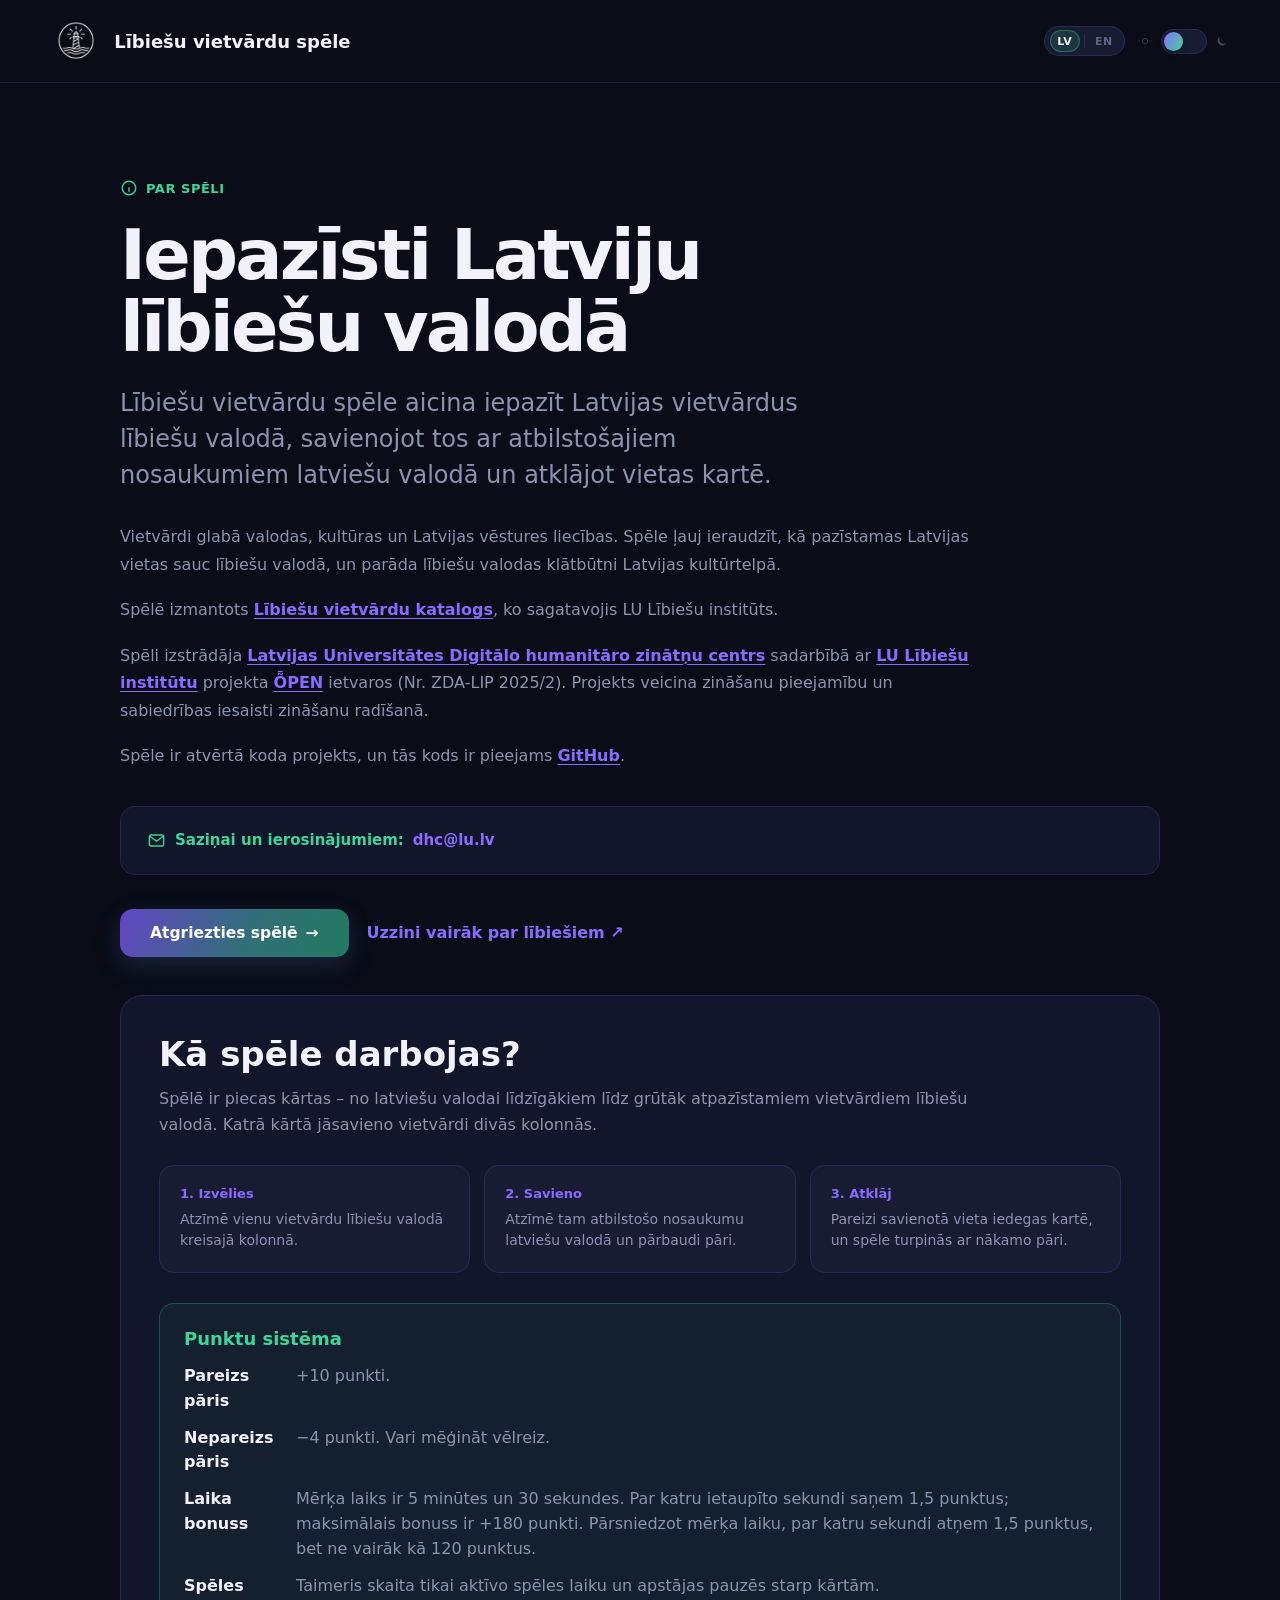
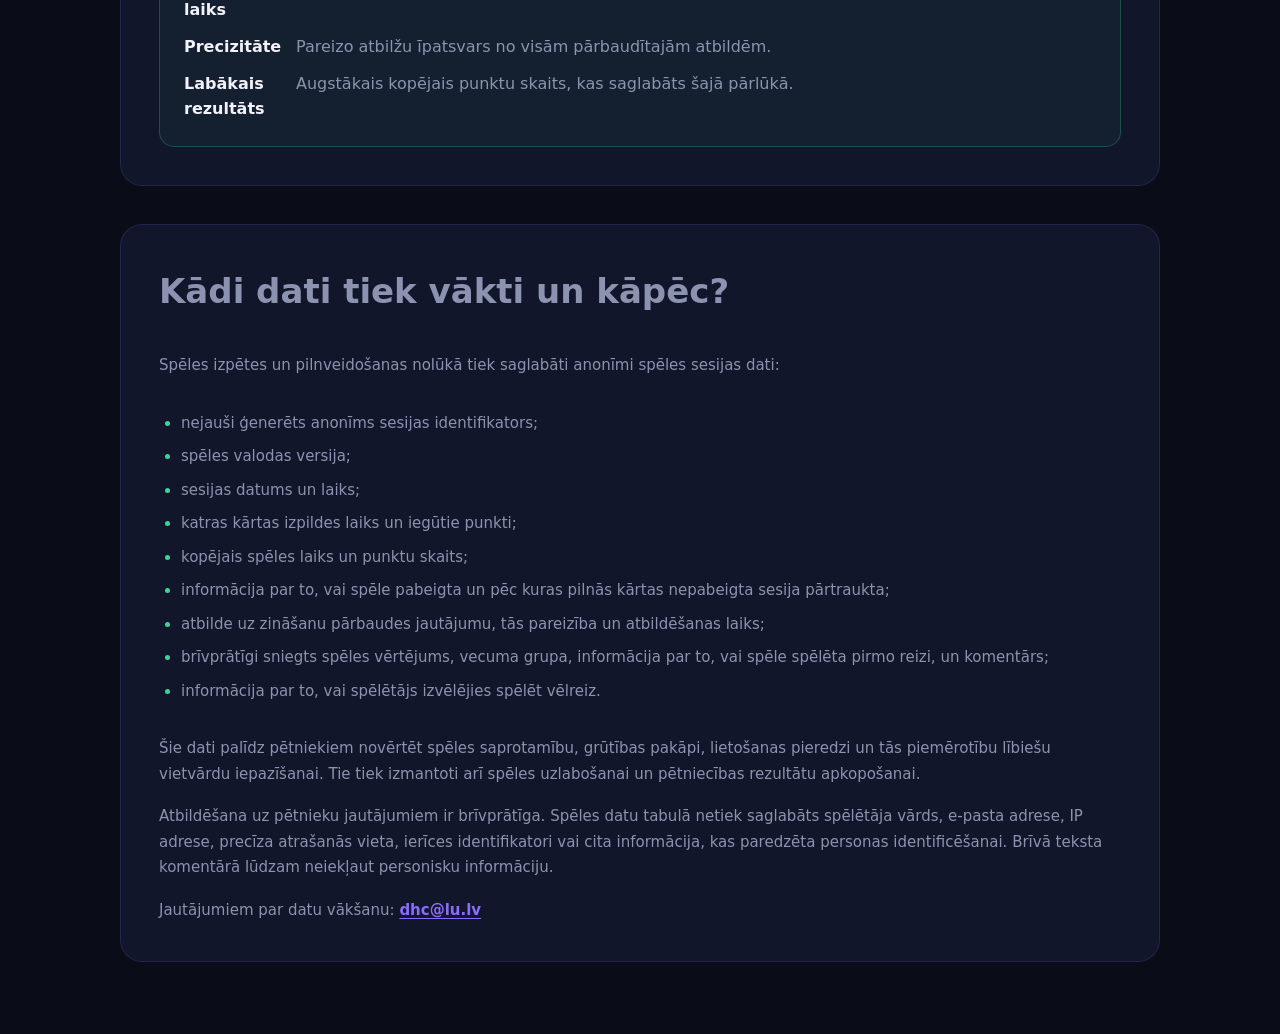
==== about.html @ 4ed25552 "Add files via upload" ====
<!doctype html>
<html lang="lv" data-theme="dark">
<head>
  <meta charset="utf-8">
  <meta name="viewport" content="width=device-width,initial-scale=1">
  <meta name="description" content="Par Lībiešu vietvārdu spēli un tās veidotājiem.">
  <title>Par šo spēli – Lībiešu vietvārdu spēle</title>
  <link rel="stylesheet" href="style.css">
  <style>
    .about-page{min-height:100vh;background:var(--bg);color:var(--ink)}
    .about-topbar{min-height:78px;padding:16px clamp(20px,4vw,56px);display:flex;align-items:center;justify-content:space-between;gap:20px;border-bottom:1px solid var(--border);background:var(--header)}
    .about-brand{display:flex;align-items:center;gap:13px;color:var(--ink);text-decoration:none;font-weight:800;font-size:18px}
    .about-brand-mark{width:50px;height:50px;display:grid;place-items:center;flex:0 0 auto}
    .about-brand-mark img{display:block;width:100%;height:100%;object-fit:contain}
    .about-brand-mark .logo-light{display:none}
    html[data-theme="light"] .about-brand-mark .logo-dark{display:none}
    html[data-theme="light"] .about-brand-mark .logo-light{display:block}
    .about-controls{display:flex;align-items:center;gap:12px}
    .about-main{width:min(1040px,calc(100% - 40px));margin:0 auto;padding:clamp(42px,8vw,96px) 0 72px;display:grid;gap:38px}
    .about-kicker{display:inline-flex;align-items:center;gap:8px;color:var(--green);font-weight:750;font-size:13px;letter-spacing:.04em;text-transform:uppercase}
    .about-title{font-size:clamp(40px,6vw,70px);line-height:1.03;letter-spacing:-.04em;margin:18px 0 22px;max-width:760px}
    .about-lead{font-size:clamp(18px,2.2vw,24px);line-height:1.5;color:var(--ink-muted);max-width:720px}
    .about-credit{margin-top:36px;padding:24px 26px;border:1px solid var(--border);border-radius:var(--radius-md);background:var(--panel);display:flex;align-items:center;gap:9px;flex-wrap:wrap;font-size:15px;font-weight:700;color:var(--green)}
    .about-credit svg{flex:0 0 auto}
    .about-credit a{color:var(--violet);font-size:15px;font-weight:700;text-decoration:none;transition:color .2s ease}
    .about-credit a:hover{color:var(--green);text-decoration:underline;text-underline-offset:3px}
    .about-copy{margin-top:30px;display:grid;gap:18px;color:var(--ink-muted);font-size:16px;line-height:1.72;max-width:850px}
    .about-copy a,.about-contact a{color:var(--violet);font-weight:650;text-underline-offset:3px}.about-copy a:hover,.about-contact a:hover{color:var(--green)}
    [data-copy-lang][hidden]{display:none}
    .about-side{padding:clamp(24px,4vw,38px);border:1px solid var(--border);border-radius:var(--radius-lg);background:var(--panel)}
    .about-side h2{font-size:clamp(24px,3vw,34px);margin-bottom:12px}
    .how-intro{color:var(--ink-muted);line-height:1.65;max-width:820px;margin-bottom:26px}
    .how-grid{display:grid;grid-template-columns:repeat(3,1fr);gap:14px;margin-bottom:30px}
    .how-step{padding:20px;border:1px solid var(--border);border-radius:var(--radius-md);background:var(--panel-2)}
    .how-step strong{display:block;color:var(--violet);font-size:13px;margin-bottom:8px}.how-step p{color:var(--ink-muted);line-height:1.55;font-size:14px}
    .score-box{padding:24px;border-radius:var(--radius-md);background:rgba(62,213,152,.055);border:1px solid rgba(62,213,152,.26)}
    .score-box h3{font-size:18px;margin-bottom:15px;color:var(--green)}
    .score-list{display:grid;gap:12px;list-style:none;margin:0;padding:0}.score-list li{display:grid;grid-template-columns:96px 1fr;gap:16px;color:var(--ink-muted);line-height:1.55}.score-list strong{color:var(--ink)}
    .data-section{padding:clamp(24px,4vw,38px);border:1px solid var(--border);border-radius:var(--radius-lg);background:var(--panel)}
    .data-section h2{font-size:clamp(24px,3vw,34px);margin-bottom:16px}
    .data-copy{display:grid;gap:17px;color:var(--ink-muted);font-size:15px;line-height:1.7}
    .data-copy ul{display:grid;gap:8px;padding-left:22px}
    .data-copy li::marker{color:var(--green)}
    .data-copy a{color:var(--violet);font-weight:650;text-underline-offset:3px}.data-copy a:hover{color:var(--green)}
    .about-contact{margin-top:24px;color:var(--ink-muted);line-height:1.6}
    .about-actions{display:flex;align-items:center;gap:18px;flex-wrap:wrap;margin-top:34px}
    .about-back{min-width:190px;background:linear-gradient(115deg,#6446c7 0%,#316f78 56%,#237a61 100%);color:#fff;box-shadow:0 10px 28px rgba(30,103,82,.18),0 8px 22px rgba(91,62,184,.18)}
    .about-back:hover{background:linear-gradient(115deg,#7253d2 0%,#377d82 56%,#288b6e 100%);filter:none;box-shadow:0 12px 32px rgba(30,133,99,.24),0 9px 26px rgba(105,75,204,.22)}
    .about-more{color:var(--violet);font-weight:700;text-decoration:none}
    .about-more:hover{color:var(--green)}
    @media(max-width:760px){.about-topbar{align-items:flex-start;flex-wrap:wrap}.about-controls{width:100%;justify-content:flex-end}.about-main{padding-top:42px}.about-title{font-size:42px}.about-side{padding:22px}.how-grid{grid-template-columns:1fr}.score-list li{grid-template-columns:1fr;gap:3px}}
    @media(max-width:430px){.about-brand{font-size:15px}.about-brand-mark{width:44px;height:44px}.about-main{width:min(100% - 28px,1040px)}}
  </style>
</head>
<body class="about-page">
<header class="about-topbar">
  <a class="about-brand" id="brand-back" href="index.html">
    <span class="about-brand-mark" aria-hidden="true">
      <img class="logo-dark" src="assets/logo-dark.png" alt="">
      <img class="logo-light" src="assets/logo-light.png" alt="">
    </span>
    <span data-lv="Lībiešu vietvārdu spēle" data-en="Livonian Place Name Game">Lībiešu vietvārdu spēle</span>
  </a>
  <div class="about-controls">
    <div class="lang-switch" role="group" aria-label="Valoda">
      <button type="button" class="lang-option" data-lang="lv">LV</button><span aria-hidden="true"></span><button type="button" class="lang-option" data-lang="en">EN</button>
    </div>
    <div class="theme-switch">
      <svg width="16" height="16" viewBox="0 0 24 24" fill="none" stroke="currentColor"><circle cx="12" cy="12" r="4"/><path d="M12 2v2M12 20v2M2 12h2M20 12h2"/></svg>
      <button class="sw" id="about-theme" type="button" aria-label="Mainīt krāsu režīmu"><span class="knob"></span></button>
      <svg width="14" height="14" viewBox="0 0 24 24" fill="currentColor"><path d="M20 14.7A8.1 8.1 0 1 1 9.4 4.1 6.6 6.6 0 0 0 20 14.7z"/></svg>
    </div>
  </div>
</header>
<main class="about-main">
  <section>
    <div class="about-kicker">
      <svg width="18" height="18" viewBox="0 0 24 24" fill="none" stroke="currentColor" stroke-width="1.8"><circle cx="12" cy="12" r="9"/><path d="M12 11v6M12 7.5v.5"/></svg>
      <span data-lv="Par spēli" data-en="About the game">Par spēli</span>
    </div>
    <h1 class="about-title" data-lv="Iepazīsti Latviju lībiešu valodā" data-en="Discover Latvia through Livonian">Iepazīsti Latviju lībiešu valodā</h1>
    <p class="about-lead" data-lv="Lībiešu vietvārdu spēle aicina iepazīt Latvijas vietvārdus lībiešu valodā, savienojot tos ar atbilstošajiem nosaukumiem latviešu valodā un atklājot vietas kartē." data-en="The Livonian Place Name Game invites you to discover Latvia’s place names in Livonian by matching them with their corresponding Latvian names and revealing the places on the map.">Lībiešu vietvārdu spēle aicina iepazīt Latvijas vietvārdus lībiešu valodā, savienojot tos ar atbilstošajiem nosaukumiem latviešu valodā un atklājot vietas kartē.</p>
    <div class="about-copy" data-copy-lang="lv">
      <p>Vietvārdi glabā valodas, kultūras un Latvijas vēstures liecības. Spēle ļauj ieraudzīt, kā pazīstamas Latvijas vietas sauc lībiešu valodā, un parāda lībiešu valodas klātbūtni Latvijas kultūrtelpā.</p>
      <p>Spēlē izmantots <a href="https://www.livonian.lv/wp-content/uploads/2024/01/VV_Katalogs.pdf" target="_blank" rel="noopener">Lībiešu vietvārdu katalogs</a>, ko sagatavojis LU Lībiešu institūts.</p>
      <p>Spēli izstrādāja <a href="https://ul-dhc.github.io" target="_blank" rel="noopener">Latvijas Universitātes Digitālo humanitāro zinātņu centrs</a> sadarbībā ar <a href="https://www.livonian.lv" target="_blank" rel="noopener">LU Lībiešu institūtu</a> projekta <a href="https://www.hzf.lu.lv/petnieciba/projekti/open/" target="_blank" rel="noopener">ȬPEN</a> ietvaros (Nr. ZDA-LIP 2025/2). Projekts veicina zināšanu pieejamību un sabiedrības iesaisti zināšanu radīšanā.</p>
      <p>Spēle ir atvērtā koda projekts, un tās kods ir pieejams <a href="https://github.com/ul-dhc" target="_blank" rel="noopener">GitHub</a>.</p>
    </div>
    <div class="about-copy" data-copy-lang="en" hidden>
      <p>Place names preserve traces of language, culture and Latvia’s history. The game shows how familiar places in Latvia are named in Livonian and makes the presence of Livonian visible in Latvia’s cultural landscape.</p>
      <p>The game uses the <a href="https://www.livonian.lv/wp-content/uploads/2024/01/VV_Katalogs.pdf" target="_blank" rel="noopener">Catalogue of Livonian Place Names</a>, prepared by the University of Latvia Livonian Institute.</p>
      <p>The game was developed by the <a href="https://ul-dhc.github.io" target="_blank" rel="noopener">University of Latvia Digital Humanities Centre</a> in collaboration with the <a href="https://www.livonian.lv" target="_blank" rel="noopener">University of Latvia Livonian Institute</a> as part of the <a href="https://www.hzf.lu.lv/petnieciba/projekti/open/" target="_blank" rel="noopener">ȬPEN</a> project (No. ZDA-LIP 2025/2). The project promotes access to knowledge and public participation in knowledge creation.</p>
      <p>The game is an open-source project, and its code is available on <a href="https://github.com/ul-dhc" target="_blank" rel="noopener">GitHub</a>.</p>
    </div>
    <div class="about-credit">
      <svg width="19" height="19" viewBox="0 0 24 24" fill="none" stroke="currentColor" stroke-width="1.8" stroke-linecap="round" stroke-linejoin="round" aria-hidden="true"><rect x="3" y="5" width="18" height="14" rx="2"/><path d="m4 7 8 6 8-6"/></svg>
      <span data-lv="Saziņai un ierosinājumiem:" data-en="Contact and suggestions:">Saziņai un ierosinājumiem:</span>
      <a href="mailto:dhc@lu.lv">dhc@lu.lv</a>
    </div>
    <div class="about-actions">
      <a class="btn btn-primary btn-large about-back" id="game-back" href="index.html"><span data-lv="Atgriezties spēlē" data-en="Back to the game">Atgriezties spēlē</span> <span aria-hidden="true">→</span></a>
      <a class="about-more" href="https://livones.net" target="_blank" rel="noopener"><span data-lv="Uzzini vairāk par lībiešiem" data-en="Learn more about the Livonians">Uzzini vairāk par lībiešiem</span> <span aria-hidden="true">↗</span></a>
    </div>
  </section>
  <section class="about-side">
    <h2 data-lv="Kā spēle darbojas?" data-en="How does the game work?">Kā spēle darbojas?</h2>
    <p class="how-intro" data-lv="Spēlē ir piecas kārtas – no latviešu valodai līdzīgākiem līdz grūtāk atpazīstamiem vietvārdiem lībiešu valodā. Katrā kārtā jāsavieno vietvārdi divās kolonnās." data-en="The game has five rounds, progressing from Livonian place names that resemble Latvian to names that are harder to recognise. In each round, match place names in two columns.">Spēlē ir piecas kārtas – no latviešu valodai līdzīgākiem līdz grūtāk atpazīstamiem vietvārdiem lībiešu valodā. Katrā kārtā jāsavieno vietvārdi divās kolonnās.</p>
    <div class="how-grid">
      <article class="how-step"><strong data-lv="1. Izvēlies" data-en="1. Choose">1. Izvēlies</strong><p data-lv="Atzīmē vienu vietvārdu lībiešu valodā kreisajā kolonnā." data-en="Select one Livonian place name in the left column.">Atzīmē vienu vietvārdu lībiešu valodā kreisajā kolonnā.</p></article>
      <article class="how-step"><strong data-lv="2. Savieno" data-en="2. Match">2. Savieno</strong><p data-lv="Atzīmē tam atbilstošo nosaukumu latviešu valodā un pārbaudi pāri." data-en="Select the corresponding Latvian name and check the pair.">Atzīmē tam atbilstošo nosaukumu latviešu valodā un pārbaudi pāri.</p></article>
      <article class="how-step"><strong data-lv="3. Atklāj" data-en="3. Reveal">3. Atklāj</strong><p data-lv="Pareizi savienotā vieta iedegas kartē, un spēle turpinās ar nākamo pāri." data-en="A correctly matched place lights up on the map, and the game continues with the next pair.">Pareizi savienotā vieta iedegas kartē, un spēle turpinās ar nākamo pāri.</p></article>
    </div>
    <div class="score-box">
      <h3 data-lv="Punktu sistēma" data-en="Scoring">Punktu sistēma</h3>
      <ul class="score-list">
        <li><strong data-lv="Pareizs pāris" data-en="Correct pair">Pareizs pāris</strong><span data-lv="+10 punkti." data-en="+10 points.">+10 punkti.</span></li>
        <li><strong data-lv="Nepareizs pāris" data-en="Incorrect pair">Nepareizs pāris</strong><span data-lv="−4 punkti. Vari mēģināt vēlreiz." data-en="−4 points. You can try again.">−4 punkti. Vari mēģināt vēlreiz.</span></li>
        <li><strong data-lv="Laika bonuss" data-en="Time bonus">Laika bonuss</strong><span data-lv="Mērķa laiks ir 5 minūtes un 30 sekundes. Par katru ietaupīto sekundi saņem 1,5 punktus; maksimālais bonuss ir +180 punkti. Pārsniedzot mērķa laiku, par katru sekundi atņem 1,5 punktus, bet ne vairāk kā 120 punktus." data-en="The target time is 5 minutes 30 seconds. Each second saved earns 1.5 points, up to a maximum bonus of +180. Beyond the target time, 1.5 points are deducted per second, up to a maximum deduction of 120 points.">Mērķa laiks ir 5 minūtes un 30 sekundes. Par katru ietaupīto sekundi saņem 1,5 punktus; maksimālais bonuss ir +180 punkti. Pārsniedzot mērķa laiku, par katru sekundi atņem 1,5 punktus, bet ne vairāk kā 120 punktus.</span></li>
        <li><strong data-lv="Spēles laiks" data-en="Game time">Spēles laiks</strong><span data-lv="Taimeris skaita tikai aktīvo spēles laiku un apstājas pauzēs starp kārtām." data-en="The timer counts only active play and pauses between rounds.">Taimeris skaita tikai aktīvo spēles laiku un apstājas pauzēs starp kārtām.</span></li>
        <li><strong data-lv="Precizitāte" data-en="Accuracy">Precizitāte</strong><span data-lv="Pareizo atbilžu īpatsvars no visām pārbaudītajām atbildēm." data-en="The share of correct answers among all checked answers.">Pareizo atbilžu īpatsvars no visām pārbaudītajām atbildēm.</span></li>
        <li><strong data-lv="Labākais rezultāts" data-en="Best score">Labākais rezultāts</strong><span data-lv="Augstākais kopējais punktu skaits, kas saglabāts šajā pārlūkā." data-en="The highest total score saved in this browser.">Augstākais kopējais punktu skaits, kas saglabāts šajā pārlūkā.</span></li>
      </ul>
    </div>
  </section>
  <section class="data-section">
    <div class="data-copy" data-copy-lang="lv">
      <h2>Kādi dati tiek vākti un kāpēc?</h2>
      <p>Spēles izpētes un pilnveidošanas nolūkā tiek saglabāti anonīmi spēles sesijas dati:</p>
      <ul>
        <li>nejauši ģenerēts anonīms sesijas identifikators;</li>
        <li>spēles valodas versija;</li>
        <li>sesijas datums un laiks;</li>
        <li>katras kārtas izpildes laiks un iegūtie punkti;</li>
        <li>kopējais spēles laiks un punktu skaits;</li>
        <li>informācija par to, vai spēle pabeigta un pēc kuras pilnās kārtas nepabeigta sesija pārtraukta;</li>
        <li>atbilde uz zināšanu pārbaudes jautājumu, tās pareizība un atbildēšanas laiks;</li>
        <li>brīvprātīgi sniegts spēles vērtējums, vecuma grupa, informācija par to, vai spēle spēlēta pirmo reizi, un komentārs;</li>
        <li>informācija par to, vai spēlētājs izvēlējies spēlēt vēlreiz.</li>
      </ul>
      <p>Šie dati palīdz pētniekiem novērtēt spēles saprotamību, grūtības pakāpi, lietošanas pieredzi un tās piemērotību lībiešu vietvārdu iepazīšanai. Tie tiek izmantoti arī spēles uzlabošanai un pētniecības rezultātu apkopošanai.</p>
      <p>Atbildēšana uz pētnieku jautājumiem ir brīvprātīga. Spēles datu tabulā netiek saglabāts spēlētāja vārds, e-pasta adrese, IP adrese, precīza atrašanās vieta, ierīces identifikatori vai cita informācija, kas paredzēta personas identificēšanai. Brīvā teksta komentārā lūdzam neiekļaut personisku informāciju.</p>
      <p>Jautājumiem par datu vākšanu: <a href="mailto:dhc@lu.lv">dhc@lu.lv</a></p>
    </div>
    <div class="data-copy" data-copy-lang="en" hidden>
      <h2>What data is collected and why?</h2>
      <p>Anonymous game-session data is stored for research and game-improvement purposes:</p>
      <ul>
        <li>a randomly generated anonymous session identifier;</li>
        <li>the language version of the game;</li>
        <li>the date and time of the session;</li>
        <li>the completion time and points earned in each round;</li>
        <li>total game time and total score;</li>
        <li>whether the game was completed and after which completed round an unfinished session ended;</li>
        <li>the response to the knowledge question, whether it was correct and the response time;</li>
        <li>a voluntarily provided game rating, age group, whether the player was playing for the first time and an optional comment;</li>
        <li>whether the player chose to play again.</li>
      </ul>
      <p>These data help researchers evaluate the game’s clarity, level of difficulty, user experience and suitability for learning about Livonian place names. They are also used to improve the game and compile research results.</p>
      <p>Answering the researchers’ questions is voluntary. The game data sheet does not store the player’s name, email address, IP address, precise location, device identifiers or other information intended to identify the player. Please do not include personal information in the optional free-text comment.</p>
      <p>Questions about data collection: <a href="mailto:dhc@lu.lv">dhc@lu.lv</a></p>
    </div>
  </section>
</main>
<script>
(() => {
  const LS_THEME = "liv-game-theme";
  const isEn = () => location.hash.toLowerCase() === "#en";
  function applyLanguage() {
    const en = isEn();
    document.documentElement.lang = en ? "en" : "lv";
    document.title = en ? "About this game – Livonian Place Name Game" : "Par šo spēli – Lībiešu vietvārdu spēle";
    document.querySelectorAll("[data-lv][data-en]").forEach(el => { el.textContent = el.dataset[en ? "en" : "lv"]; });
    document.querySelectorAll("[data-copy-lang]").forEach(el => { el.hidden = el.dataset.copyLang !== (en ? "en" : "lv"); });
    document.querySelectorAll(".lang-option").forEach(button => {
      const active = button.dataset.lang === (en ? "en" : "lv");
      button.classList.toggle("active", active);
      button.setAttribute("aria-pressed", String(active));
    });
    const suffix = en ? "#en" : "";
    document.querySelectorAll("#game-back,#brand-back").forEach(link => { link.href = "index.html" + suffix; });
  }
  document.querySelectorAll(".lang-option").forEach(button => button.addEventListener("click", () => {
    if (button.dataset.lang === "en") location.hash = "en";
    else location.href = location.href.split("#")[0];
  }));
  const theme = localStorage.getItem(LS_THEME) || "dark";
  document.documentElement.dataset.theme = theme;
  document.querySelector("#about-theme").addEventListener("click", () => {
    const next = document.documentElement.dataset.theme === "dark" ? "light" : "dark";
    document.documentElement.dataset.theme = next;
    localStorage.setItem(LS_THEME, next);
  });
  window.addEventListener("hashchange", applyLanguage);
  applyLanguage();
})();
</script>
</body>
</html>
---- style.css ----
:root{
  --bg:#0A0D18;
  --bg-2:#0D1120;
  --panel:#12162A;
  --panel-2:#171C33;
  --panel-glass: rgba(18,22,42,0.72);
  --border: rgba(139,110,255,0.16);
  --border-strong: rgba(139,110,255,0.45);
  --ink:#F3F1FA;
  --ink-muted:#8B93B0;
  --ink-dim:#5C6484;

  --violet:#8B6BFF;
  --violet-2:#6D5CE8;
  --blue:#3ED598;
  --green:#3ED598;
  --red:#F2665B;
  --gold:#F5B942;
  --flame:#FB7C43;

  --shadow: 0 24px 70px rgba(0,0,0,0.5);
  --glow-violet: 0 0 22px rgba(139,107,255,0.5);
  --radius-lg: 22px;
  --radius-md: 15px;
  --radius-sm: 10px;

  --font-display:'Manrope', 'Inter', system-ui, sans-serif;
  --font-body:'Inter', system-ui, -apple-system, sans-serif;
}

html[data-theme="light"]{
  --bg:#F3F4FB;
  --bg-2:#EDEFFA;
  --panel:#FFFFFF;
  --panel-2:#F3F1FC;
  --panel-glass: rgba(255,255,255,0.82);
  --border: rgba(109,92,232,0.16);
  --border-strong: rgba(109,92,232,0.4);
  --ink:#171A2E;
  --ink-muted:#666F8F;
  --ink-dim:#9098B5;

  --violet:#7C5CE0;
  --violet-2:#6249C9;
  --blue:#1F9E6E;
  --green:#1F9E6E;
  --red:#D1453B;
  --gold:#B8811E;
  --flame:#E06430;

  --shadow: 0 16px 44px rgba(70,60,140,0.14);
  --glow-violet: 0 0 18px rgba(124,92,224,0.28);
}

*{ box-sizing:border-box; }
html,body{ height:100%; }
body{
  margin:0;
  background:var(--bg);
  color:var(--ink);
  font-family:var(--font-body);
  -webkit-font-smoothing:antialiased;
  overflow-x:hidden;
  transition:background .35s ease, color .35s ease;
}
h1,h2,h3{ font-family:var(--font-display); margin:0; }
p{ margin:0; }
button{ font-family:inherit; }
a{ color:inherit; }
.hidden{ display:none !important; }
svg{ display:block; }


.btn{
  font-family:var(--font-body);
  font-weight:700;
  font-size:14.5px;
  border:none;
  border-radius:13px;
  padding:13px 22px;
  cursor:pointer;
  transition:transform .15s ease, box-shadow .2s ease, opacity .15s ease, filter .15s ease;
  display:inline-flex;
  align-items:center;
  justify-content:center;
  gap:8px;
  text-decoration:none;
}
.btn:active{ transform:scale(0.97); }
.btn:disabled{ opacity:.4; cursor:not-allowed; }
.btn-primary{
  background:linear-gradient(120deg, #5939B8 0%, #1D6953 100%);
  color:#fff;
  box-shadow:0 12px 28px -12px rgba(62,213,152,.28), 0 8px 22px -12px rgba(139,107,255,.46);
}
.btn-primary:not(:disabled):hover{ filter:brightness(1.14); }
#btn-start,
#btn-next-round,
#btn-replay{
  background:linear-gradient(120deg, #5939B8 0%, #1D6953 100%);
  box-shadow:0 12px 28px -12px rgba(62,213,152,.28), 0 8px 22px -12px rgba(139,107,255,.46);
}
#btn-start:not(:disabled):hover,
#btn-next-round:not(:disabled):hover,
#btn-replay:not(:disabled):hover{ filter:brightness(1.14); }
.btn-large{ padding:15px 30px; font-size:15.5px; }
.btn-block{ width:100%; }
.btn-ghost{
  background:var(--panel-2);
  color:var(--ink);
  border:1px solid var(--border);
}
.btn-ghost:hover{ border-color:var(--border-strong); }

.icon-btn{
  width:38px; height:38px; border-radius:11px;
  border:1px solid var(--border);
  background:var(--panel-2);
  color:var(--ink-muted);
  display:flex; align-items:center; justify-content:center;
  cursor:pointer;
  transition:color .15s ease, border-color .15s ease, transform .15s ease, background .15s ease;
  flex-shrink:0;
}
.icon-btn:hover{ color:var(--violet); border-color:var(--border-strong); }
.icon-btn:active{ transform:scale(0.92); }


.theme-switch{
  display:flex; align-items:center; gap:8px;
  color:var(--ink-dim);
  flex-shrink:0;
}
.theme-switch .sw{
  width:46px; height:25px; border-radius:99px;
  background:var(--panel-2);
  border:1px solid var(--border);
  position:relative;
  cursor:pointer;
  flex-shrink:0;
}
.theme-switch .sw .knob{
  position:absolute; top:2px; left:2px;
  width:19px; height:19px; border-radius:50%;
  background:linear-gradient(120deg, var(--violet), var(--blue));
  transition:left .2s ease;
  box-shadow:0 2px 6px rgba(0,0,0,.3);
}
html[data-theme="light"] .theme-switch .sw .knob{ left:23px; }
.theme-switch svg{ opacity:.7; }

.header-settings{
  display:flex; align-items:center; gap:14px; flex-shrink:0;
}
.about-icon-link{
  width:32px; height:32px; border:1px solid var(--border); border-radius:50%;
  display:inline-flex; align-items:center; justify-content:center; flex:0 0 auto;
  color:var(--ink-muted); background:var(--panel-2); text-decoration:none;
  transition:color .2s ease, border-color .2s ease, box-shadow .2s ease, transform .2s ease;
}
.about-icon-link:hover{
  color:var(--green); border-color:rgba(62,213,152,.6);
  box-shadow:0 0 16px rgba(62,213,152,.12); transform:translateY(-1px);
}
.lang-switch{
  height:30px; padding:3px 5px;
  display:inline-flex; align-items:center; gap:4px;
  border:1px solid var(--border); border-radius:999px;
  background:var(--panel-2); flex-shrink:0;
  transition:border-color .2s ease, box-shadow .2s ease;
}
.lang-switch:hover{ border-color:rgba(62,213,152,.65); }
.lang-switch > span{
  width:1px; height:14px; background:var(--border);
}
.lang-option{
  min-width:30px; height:22px; padding:0 6px;
  border:0; border-radius:999px; background:transparent;
  color:var(--ink-dim); font:700 11px/1 var(--font-body);
  letter-spacing:.05em; cursor:pointer;
  transition:color .18s ease, background .18s ease, box-shadow .18s ease;
}
.lang-option:hover{ color:var(--green); }
.lang-option.active{
  color:var(--ink); background:rgba(62,213,152,.14);
  box-shadow:inset 0 0 0 1px rgba(62,213,152,.34);
}


.topbar{
  display:flex; align-items:center; justify-content:space-between;
  gap:16px;
  padding:16px 26px;
  border-bottom:1px solid var(--border);
  background:var(--panel-glass);
  backdrop-filter:blur(14px);
  flex-wrap:wrap;
  position:relative;
  z-index:5;
}
.brand{ display:flex; align-items:center; gap:13px; min-width:0; cursor:pointer; }
.brand:hover .brand-title{ color:var(--violet); }
.logo{
  width:54px; height:54px; border-radius:50%;
  display:flex; align-items:center; justify-content:center;
  flex-shrink:0;
  position:relative;
}
.logo-img{
  position:absolute; inset:0; width:100%; height:100%;
  object-fit:contain;
  filter:none;
}
.logo-for-light{ display:none; }
html[data-theme="light"] .logo-for-dark{ display:none; }
html[data-theme="light"] .logo-for-light{ display:block; }
.brand-text{ min-width:0; }
.brand-title{ font-family:var(--font-display); font-weight:800; font-size:22px; line-height:1.15; white-space:nowrap; }
.brand-sub{ display:none; }

.stats-row{ display:flex; align-items:center; gap:10px; flex-wrap:wrap; }
.stat-pill{
  display:flex; align-items:center; gap:8px;
  background:var(--panel-2);
  border:1px solid var(--border);
  border-radius:99px;
  padding:8px 14px;
  font-size:13px;
  color:var(--ink-muted);
  white-space:nowrap;
}
.stat-pill b{ color:var(--ink); font-weight:800; margin-left:2px; }
.stat-pill svg{ flex-shrink:0; }
.stat-pill.pill-round{ flex-direction:column; align-items:stretch; gap:5px; min-width:132px; padding:7px 14px; }
.pill-round .pill-round-top{ display:flex; align-items:center; gap:6px; color:var(--ink-muted); }
.mini-progress{ height:4px; border-radius:99px; background:rgba(139,110,255,0.16); overflow:hidden; }
.mini-progress-fill{ height:100%; background:linear-gradient(90deg, var(--violet), var(--blue)); border-radius:99px; transition:width .4s ease; }
.stat-pill.streak{ color:var(--flame); border-color:rgba(251,124,67,0.3); }
.stat-pill.streak b{ color:var(--flame); }
.stat-pill.score{ position:relative; overflow:visible; }
.stat-pill.score b{ color:var(--violet); font-variant-numeric:tabular-nums; }
.stat-pill.game-timer b{ min-width:42px; font-variant-numeric:tabular-nums; }
.score-delta{
  position:absolute; left:50%; top:50%; z-index:20;
  font-size:13px; font-weight:850; letter-spacing:.01em;
  opacity:0; pointer-events:none; transform:translate(-50%, 14px) scale(.92);
  text-shadow:0 2px 14px color-mix(in srgb, var(--bg) 90%, transparent);
}
.score-delta.good{ color:var(--green); animation:score-fly 1.15s cubic-bezier(.22,.72,.24,1) both; }
.score-delta.bad{ color:var(--red); animation:score-nudge .95s ease-out both; }
@keyframes score-fly{
  0%{ opacity:0; transform:translate(-65%, 34px) scale(.86); }
  18%{ opacity:1; transform:translate(-58%, 21px) scale(1); }
  72%{ opacity:1; transform:translate(-8%, -50%) scale(.96); }
  100%{ opacity:0; transform:translate(16%, -50%) scale(.72); }
}
@keyframes score-nudge{
  0%{ opacity:0; transform:translate(-50%, 18px) scale(.92); }
  22%{ opacity:.9; transform:translate(-50%, 11px) scale(1); }
  100%{ opacity:0; transform:translate(-50%, -9px) scale(.94); }
}


.screen{ min-height:100dvh; width:100%; }
.screen-start{ display:flex; flex-direction:column; background:var(--bg); }
.start-main{
  flex:1;
  display:grid;
  grid-template-columns:minmax(320px,460px) 1fr;
  gap:26px;
  padding:26px;
  max-width:1500px;
  margin:0 auto;
  width:100%;
}
.start-left{ display:flex; flex-direction:column; justify-content:center; gap:22px; }
.eyebrow-tag{ display:inline-flex; align-items:center; gap:8px; color:var(--violet); font-weight:700; font-size:14px; }
.eyebrow-tag .squiggle{ width:34px; height:8px; }
.hero-title{
  font-family:var(--font-display);
  font-weight:800;
  font-size:clamp(32px, 3.6vw, 46px);
  line-height:1.1;
  letter-spacing:-.01em;
}
.hero-title .grad{
  background:linear-gradient(100deg, var(--violet), var(--blue));
  -webkit-background-clip:text; background-clip:text; color:transparent;
  display:block;
}
.hero-sub{ font-size:16px; line-height:1.6; color:var(--ink-muted); max-width:480px; }
.how-title{ font-family:var(--font-display); font-size:17px; font-weight:800; line-height:1.25; }

.step-cards{
  display:flex; flex-direction:column; gap:9px;
}
.step-card{
  min-width:0; display:grid; grid-template-columns:56px 1fr; gap:14px; align-items:center;
  padding:12px 14px; background:var(--panel); border:1px solid var(--border);
  border-radius:14px; transition:border-color .2s ease, background-color .2s ease, transform .2s ease;
}
.step-card:hover{
  border-color:var(--border); background:var(--panel); transform:none;
}
.step-card:hover .step-icon{ border-color:rgba(139,107,255,.34); color:var(--green); box-shadow:none; }
.step-icon{
  width:54px; height:54px; border-radius:14px;
  border:1px solid rgba(139,107,255,.34);
  display:flex; align-items:center; justify-content:center;
  color:var(--violet); background:rgba(139,107,255,.1);
}
.step-card h3{ font-size:14px; margin-bottom:4px; }
.step-card p{ font-size:12.5px; color:var(--ink-muted); line-height:1.5; }

.start-actions{ display:flex; gap:10px; flex-wrap:wrap; }

.start-right{
  position:relative;
  border-radius:var(--radius-lg);
  overflow:hidden;
  background:radial-gradient(1200px 900px at 70% 20%, rgba(139,107,255,0.14), transparent 60%), var(--panel);
  border:1px solid var(--border);
  min-height:360px;
  display:flex; flex-direction:column;
}
.constellation-wrap{ flex:1; position:relative; min-height:280px; }
#constellation-map{ position:absolute; inset:0; width:100%; height:100%; }

.difficulty-ladder{
  border-top:1px solid var(--border);
  padding:16px 22px 20px;
  background:var(--panel-glass);
}
.ladder-title{ display:flex; align-items:center; gap:11px; font-size:12.5px; color:var(--ink-muted); margin-bottom:14px; }
.ladder-title svg{ width:20px; height:20px; flex:0 0 20px; color:var(--violet); }
.ladder-title b{ color:var(--ink); }
.ladder-row{ position:relative; display:flex; align-items:flex-start; justify-content:space-between; gap:14px; padding:2px 3px 0; }
.ladder-row::before{
  content:""; position:absolute; z-index:0; top:29px; left:9%; right:9%; height:2px;
  background:rgba(139,107,255,.62);
  border-radius:999px; box-shadow:0 0 12px rgba(139,107,255,.2);
}
.ladder-item{ position:relative; z-index:1; display:flex; flex-direction:column; align-items:center; text-align:center; flex:1; min-width:0; }
.ladder-icon{
  position:relative; width:58px; height:58px; border-radius:50%;
  border:2px solid rgba(139,107,255,.7);
  display:flex; align-items:center; justify-content:center;
  color:var(--violet);
  margin-bottom:27px;
  background:var(--panel-2); box-shadow:0 0 0 5px var(--panel-glass), 0 0 16px rgba(139,107,255,.12);
  transition:border-color .22s ease, color .22s ease, box-shadow .22s ease, transform .22s ease;
}
.ladder-icon > svg{ width:25px; height:25px; }
.ladder-num{
  position:absolute; left:50%; bottom:-23px; transform:translateX(-50%);
  display:block; font-size:17px; line-height:1; color:var(--violet); font-weight:800;
  background:transparent; border:0; box-shadow:none;
  transition:color .22s ease, text-shadow .22s ease;
}
.ladder-icon:hover{
  color:var(--green); border-color:var(--green); transform:translateY(-2px);
  box-shadow:0 0 0 5px var(--panel-glass), 0 0 22px rgba(62,213,152,.35);
}
.ladder-icon:hover .ladder-num{
  color:var(--green); background:transparent; box-shadow:none; text-shadow:0 0 12px rgba(62,213,152,.72);
}
.ladder-name{ font-size:12px; font-weight:750; margin:1px 0 4px; }
.ladder-desc{ font-size:10px; color:var(--ink-muted); line-height:1.35; max-width:112px; }

.footbar{
  display:flex; align-items:center; justify-content:space-between;
  gap:12px; flex-wrap:wrap;
  padding:14px 26px;
  border-top:1px solid var(--border);
  font-size:12.5px;
  color:var(--ink-muted);
}
.footbar.footbar-end{ justify-content:flex-end; }
.footbar .info-line{ display:flex; align-items:center; gap:8px; }
.footbar a{ color:var(--violet); text-decoration:none; font-weight:600; }
.footbar a:hover{ text-decoration:underline; }
.footbar .footbar-credit{
  display:inline-flex;
  align-items:center;
  gap:8px;
  color:var(--ink-muted);
  font-weight:550;
}
.footbar .footbar-credit svg{ color:var(--violet); flex:0 0 auto; }
.footbar .footbar-credit:hover{ color:var(--green); text-decoration:none; }
.persistent-footer{
  position:fixed;
  left:0;
  right:0;
  bottom:0;
  z-index:1200;
  height:42px;
  padding:10px 26px;
  background:color-mix(in srgb, var(--bg) 90%, transparent);
  backdrop-filter:blur(12px);
  -webkit-backdrop-filter:blur(12px);
}
@media(min-width:981px){
  .screen.screen-game{ height:calc(100dvh - 42px); min-height:calc(100dvh - 42px); }
  .screen.screen-round,.screen.screen-final{ min-height:calc(100dvh - 42px); }
}
@media(max-width:640px){
  .persistent-footer{ height:auto; min-height:42px; padding:9px 14px; font-size:10.5px; gap:8px; }
}


.how-panel{
  position:fixed; inset:0;
  background:rgba(4,6,12,0.65);
  backdrop-filter:blur(4px);
  display:flex; align-items:center; justify-content:center;
  z-index:50; padding:20px;
}
.how-card{
  background:var(--panel);
  border:1px solid var(--border);
  border-radius:var(--radius-lg);
  max-width:440px; width:100%;
  padding:28px;
  box-shadow:var(--shadow);
  position:relative;
}
.how-card h2{ font-size:20px; margin-bottom:16px; }
.how-card ol{ margin:0; padding-left:20px; color:var(--ink-muted); font-size:14px; line-height:1.7; }
.how-card ol li strong{ color:var(--ink); }
.how-card ol li::marker{ color:var(--violet); font-weight:700; }
.how-close{
  position:absolute; top:16px; right:16px;
  width:30px; height:30px; border-radius:50%;
  border:1px solid var(--border);
  background:var(--panel-2);
  color:var(--ink-muted);
  cursor:pointer;
}


.screen-game{ display:flex; flex-direction:column; height:100dvh; background:var(--bg); }
.game-main{
  flex:1; min-height:0;
  display:grid;
  grid-template-columns:min(400px, 38%) 1fr;
  gap:0;
}


.match-panel{
  border-right:1px solid var(--border);
  background:var(--panel);
  padding:20px 20px 18px;
  display:flex; flex-direction:column;
  min-height:0;
  overflow:hidden;
}
.match-panel-head{ display:flex; gap:12px; align-items:flex-start; margin-bottom:24px; }
.match-panel-head .link-icon{
  width:38px; height:38px; border-radius:11px;
  background:var(--panel-2); border:1px solid var(--border);
  display:flex; align-items:center; justify-content:center;
  color:var(--violet); flex-shrink:0;
}
.match-title{ font-weight:700; font-size:15px; line-height:1.35; }
.match-title .lang-liv{ color:var(--violet); }
.match-title .lang-lv{ color:var(--blue); }
.match-title-sub{ font-weight:700; font-size:15px; line-height:1.35; }

.match-cols-head{
  display:flex; justify-content:space-between;
  font-size:11.5px; font-weight:800; letter-spacing:.04em; text-transform:uppercase;
  padding:0 2px 8px;
  border-bottom:1px solid var(--border);
  margin-bottom:10px;
}
.match-cols-head span:first-child{ color:var(--violet); }
.match-cols-head span:last-child{ color:var(--blue); }

.match-rows{
  flex:1; overflow-y:auto;
  display:flex; gap:14px;
  padding-right:4px;
  position:relative;
}
.match-col{ flex:1; min-width:0; display:flex; flex-direction:column; gap:9px; }
.connector-svg{ position:absolute; inset:0; width:100%; height:100%; pointer-events:none; z-index:2; overflow:visible; }
.connector-path{ fill:none; stroke:url(#panelLineGrad); stroke-width:2; stroke-linecap:round; stroke-dasharray:2 6; opacity:.9; }
.connector-path.correct{ stroke:var(--green); stroke-width:2; stroke-dasharray:none; opacity:.55; }
.word-chip{
  font-family:var(--font-body);
  font-size:13.5px; font-weight:600;
  text-align:left;
  padding:11px 12px;
  border-radius:12px;
  border:1.5px solid var(--border);
  background:var(--panel-2);
  color:var(--ink);
  cursor:pointer;
  transition:all .15s ease;
  display:flex; align-items:center; gap:8px;
  user-select:none;
  -webkit-tap-highlight-color:transparent;
  min-width:0;
}
.word-chip span.txt{ overflow:hidden; text-overflow:ellipsis; white-space:nowrap; }
.word-chip .grip{ color:var(--ink-dim); font-size:10px; letter-spacing:1px; flex-shrink:0; }
.word-chip .dot{ width:6px; height:6px; border-radius:50%; background:var(--ink-dim); flex-shrink:0; }
.word-chip.lv{ justify-content:space-between; text-align:right; flex-direction:row-reverse; }
.word-chip .radio{
  width:15px; height:15px; border-radius:50%;
  border:2px solid var(--ink-dim);
  flex-shrink:0;
  position:relative;
}
.word-chip:hover{ border-color:var(--border-strong); transform:translateY(-1px); }

.word-chip.liv.selected{ border-color:var(--violet); background:rgba(139,107,255,0.12); }
.word-chip.liv.selected .dot{ background:var(--violet); box-shadow:0 0 8px rgba(139,107,255,0.7); }
.word-chip.lv.selected{ border-color:var(--blue); background:rgba(62,213,152,0.1); }
.word-chip.lv.selected .radio{ border-color:var(--blue); }
.word-chip.lv.selected .radio::after{
  content:""; position:absolute; inset:2px; border-radius:50%; background:var(--blue);
}

.word-chip.correct{ border-color:var(--green); background:rgba(62,213,152,0.12); color:var(--green); cursor:default; }
.word-chip.correct .dot{ background:var(--green); }
.word-chip.correct .radio{ border-color:var(--green); }
.word-chip.correct .radio::after{ content:"✓"; position:absolute; inset:-3px; display:flex; align-items:center; justify-content:center; font-size:11px; color:var(--green); border:none; }

.word-chip.wrong{ animation:shake .35s ease; border-color:var(--red); background:rgba(242,102,91,0.12); }
@keyframes shake{
  0%,100%{ transform:translateX(0); }
  25%{ transform:translateX(-5px); }
  75%{ transform:translateX(5px); }
}

.match-hint{
  display:flex; gap:7px; align-items:flex-start;
  font-size:12px; color:var(--ink-dim); margin:12px 0 10px;
  line-height:1.5;
}
.match-hint svg{ flex-shrink:0; margin-top:1px; }


.map-wrap{ position:relative; background:var(--bg-2); overflow:hidden; }
.leaflet-holder{ width:100%; height:100%; background:var(--bg-2); }


.leaflet-container{ background:var(--bg-2); font-family:var(--font-body); }
.leaflet-tile-pane{ transition:opacity .4s ease; }
.leaflet-control-zoom{ border:1px solid var(--border) !important; box-shadow:var(--shadow) !important; overflow:hidden; }
.leaflet-control-zoom a{
  background:var(--panel-glass) !important; backdrop-filter:blur(8px);
  color:var(--ink) !important; border-color:var(--border) !important;
}
.leaflet-control-zoom a:hover{ background:var(--panel-2) !important; color:var(--violet) !important; }
.leaflet-control-attribution{
  background:var(--panel-glass) !important; backdrop-filter:blur(6px);
  color:var(--ink-dim) !important; font-size:10px !important;
  border-top-left-radius:8px;
}
.leaflet-control-attribution a{ color:var(--ink-muted) !important; }

.map-controls{
  position:absolute; right:16px; bottom:16px;
  display:flex; flex-direction:column; gap:6px;
  z-index:600;
}
.map-controls .icon-btn{ background:var(--panel-glass); backdrop-filter:blur(8px); }

.map-legend{
  position:absolute; left:16px; bottom:16px;
  background:var(--panel-glass); backdrop-filter:blur(8px);
  border:1px solid var(--border); border-radius:var(--radius-sm);
  padding:10px 14px; font-size:11.5px; color:var(--ink-muted);
  display:flex; flex-direction:column; gap:6px;
  z-index:600;
}
.map-legend .li{ display:flex; align-items:center; gap:7px; }
.map-legend .sw-dot{ width:8px; height:8px; border-radius:50%; }


.geo-dot{ transition:fill .35s ease, filter .35s ease, opacity .35s ease; cursor:pointer; }
.geo-dot.dim{ fill:var(--violet); fill-opacity:.78; stroke:var(--bg-2); stroke-width:1; }
.geo-dot.dim:hover{ fill:var(--green); fill-opacity:1; stroke:var(--green); filter:drop-shadow(0 0 7px var(--green)); }
.geo-dot.lit{ fill:var(--green); fill-opacity:.95; stroke:var(--bg-2); stroke-width:1.4; }
.geo-dot.current{ fill:var(--green); filter:drop-shadow(0 0 6px var(--green)); }
.geo-dot.just-landed{ animation:dotPulse 1s ease-out; }
@keyframes dotPulse{
  0%{ filter:drop-shadow(0 0 0px var(--green)); }
  40%{ filter:drop-shadow(0 0 12px var(--green)); }
  100%{ filter:drop-shadow(0 0 4px var(--green)); }
}


.comet-tail{
  fill:none; stroke-linecap:round;
  filter:drop-shadow(0 0 4px var(--green));
  pointer-events:none;
}
.comet-head{
  fill:var(--green); stroke:none;
  filter:drop-shadow(0 0 8px var(--green)) drop-shadow(0 0 3px #fff);
  pointer-events:none;
}

.place-tooltip{
  background:var(--panel-glass) !important; backdrop-filter:blur(10px);
  border:none !important;
  border-radius:999px !important;
  padding:7px 14px !important;
  box-shadow:0 6px 18px -4px rgba(0,0,0,0.4);
  font-family:var(--font-body);
  white-space:nowrap;
}
.place-tooltip::before{ display:none !important; }
.place-tooltip .pt-main{ font-weight:700; font-size:12px; color:var(--ink); letter-spacing:.01em; }
.place-tooltip .pt-sep{ font-size:11px; color:var(--ink-dim); }
.place-tooltip .pt-sub{ font-size:11px; font-weight:500; color:var(--ink-muted); }


.place-label-icon{ background:none !important; border:none !important; transition:opacity .22s ease, filter .22s ease; }
.place-label-fixed{
  white-space:nowrap;
  border:1px solid transparent !important;
  transition:opacity .22s ease, border-color .22s ease, box-shadow .22s ease, filter .22s ease;
}
.label-leader{
  fill:none; stroke:var(--green); opacity:.34; stroke-linecap:round; pointer-events:none;
  stroke-dasharray:2 4;
  transition:opacity .22s ease, stroke-width .22s ease, filter .22s ease;
}
.final-dot-arrival{
  transform-box:fill-box;
  transform-origin:center;
  animation:finalDotArrive .78s cubic-bezier(.2,.8,.25,1) both;
}
.place-label-fixed.summary-arrival{
  animation:finalLabelArrive 1.18s cubic-bezier(.16,.82,.24,1) both;
  will-change:transform,opacity,filter;
}
.label-leader.summary-arrival-line{
  animation:finalLeaderArrive .9s cubic-bezier(.2,.72,.25,1) both;
}
@keyframes finalDotArrive{
  0%{ opacity:0; transform:scale(.35); filter:drop-shadow(0 0 0 rgba(62,213,152,0)); }
  65%{ opacity:1; transform:scale(1.22); filter:drop-shadow(0 0 9px rgba(62,213,152,.75)); }
  100%{ opacity:1; transform:scale(1); filter:drop-shadow(0 0 3px rgba(62,213,152,.24)); }
}
@keyframes finalLabelArrive{
  0%{ opacity:0; transform:translate3d(var(--arrival-x),var(--arrival-y),0) scale(.92); filter:blur(5px); }
  58%{ opacity:.82; filter:blur(.8px); }
  100%{ opacity:1; transform:translate3d(0,0,0) scale(1); filter:blur(0); }
}
@keyframes finalLeaderArrive{
  0%{ opacity:0; stroke-dashoffset:28; }
  100%{ opacity:.34; stroke-dashoffset:0; }
}
.summary-map-focus .summary-item.is-muted{ opacity:.28 !important; filter:grayscale(.72); }
.summary-map-focus .geo-dot.is-focus{
  opacity:1 !important; stroke:var(--green); stroke-width:3px;
  filter:drop-shadow(0 0 7px rgba(62,213,152,.85));
}
.summary-map-focus .label-leader.is-focus{
  opacity:.9 !important; stroke-width:1.25px;
  filter:drop-shadow(0 0 3px rgba(62,213,152,.45));
}
.summary-map-focus .place-label-icon.is-focus{ opacity:1 !important; filter:none; z-index:1000 !important; }
.summary-map-focus .place-label-icon.is-focus .place-label-fixed{
  opacity:1 !important; border-color:rgba(62,213,152,.75) !important;
  box-shadow:0 0 0 1px rgba(62,213,152,.12), 0 8px 24px -6px rgba(62,213,152,.5);
}
@media (max-width:700px){
  .place-label-fixed{ padding:5px 10px !important; }
  .place-label-fixed .pt-main{ font-size:10px; }
  .place-label-fixed .pt-sep,
  .place-label-fixed .pt-sub{ font-size:9px; }
  .label-leader{ stroke-width:.65px; opacity:.28; }
}


.toast-card{
  position:absolute; top:18px; left:50%;
  transform:translateX(-50%) translateY(-14px) scale(.96);
  background:var(--panel-glass); backdrop-filter:blur(10px);
  border:1px solid var(--green);
  box-shadow:0 14px 34px -10px rgba(62,213,152,0.35);
  border-radius:16px;
  padding:12px 20px;
  display:flex; align-items:center; gap:12px;
  opacity:0; pointer-events:none;
  transition:opacity .25s ease, transform .25s ease;
  z-index:20;
  white-space:nowrap;
}
.toast-card.bad{ border-color:var(--red); box-shadow:0 14px 34px -10px rgba(242,102,91,0.35); }
.toast-card.show{ opacity:1; transform:translateX(-50%) translateY(0) scale(1); }
.toast-icon{
  width:32px; height:32px; border-radius:50%;
  display:flex; align-items:center; justify-content:center;
  background:rgba(62,213,152,0.15); color:var(--green); flex-shrink:0;
}
.toast-card.bad .toast-icon{ background:rgba(242,102,91,0.15); color:var(--red); }
.toast-title{ font-weight:800; font-size:15px; }
.toast-pts{ color:var(--green); font-weight:800; }


.screen-round, .screen-final{
  min-height:100dvh; background:var(--bg);
  display:flex; flex-direction:column;
}
.result-main{
  flex:1;
  display:grid; grid-template-columns:minmax(320px,460px) 1fr;
  gap:22px; padding:24px 26px; max-width:1500px; margin:0 auto; width:100%;
}
.result-left{ display:flex; flex-direction:column; gap:16px; }
.result-card{
  background:var(--panel); border:1px solid var(--border);
  border-radius:var(--radius-lg); padding:26px;
}
.result-head{ display:flex; align-items:center; gap:16px; margin-bottom:6px; }
.trophy{
  width:58px; height:58px; border-radius:50%; flex-shrink:0;
  background:radial-gradient(circle at 35% 30%, rgba(62,213,152,.3), transparent 70%), var(--panel-2);
  border:1.5px solid rgba(62,213,152,.48);
  display:flex; align-items:center; justify-content:center;
  color:var(--green);
}
.result-head h2{ font-size:23px; margin-bottom:3px; }
.result-head p{ font-size:13.5px; color:var(--ink-muted); }
.result-head p strong{ color:var(--green); }

.stat-grid{
  display:grid; grid-template-columns:1fr 1fr; gap:10px;
  margin:18px 0 6px;
}
.stat-grid.stat-grid-3{ grid-template-columns:1fr 1fr 1fr; }
.stat-card{
  background:var(--panel-2); border:1px solid var(--border);
  border-radius:var(--radius-md); padding:14px 16px;
  display:flex; align-items:center; gap:12px;
}
.stat-card .sc-icon{
  width:38px; height:38px; border-radius:50%; flex-shrink:0;
  display:flex; align-items:center; justify-content:center;
  background:var(--panel); border:1px solid var(--border);
}
.stat-card .sc-num{ font-family:var(--font-display); font-weight:800; font-size:19px; line-height:1.1; }
.stat-card .sc-label{ font-size:11px; color:var(--ink-muted); }
.sc-icon.i-star{ color:var(--green); }
.sc-icon.i-target{ color:var(--blue); }
.sc-icon.i-clock{ color:var(--violet); }
.sc-icon.i-flame{ color:var(--flame); }
.sc-icon.i-best{ color:var(--green); }

.found-row{
  display:flex; align-items:center; justify-content:space-between;
  background:var(--panel-2); border:1px solid var(--border);
  border-radius:var(--radius-md); padding:12px 16px; margin:10px 0;
}
.found-row .fr-left{ display:flex; align-items:center; gap:10px; font-size:13.5px; }
.found-row .fr-left svg{ color:var(--violet); }
.found-row .fr-num{ font-weight:800; }
.found-row .badge{
  background:rgba(62,213,152,0.14); color:var(--green);
  border-radius:99px; padding:5px 12px; font-size:12px; font-weight:800;
}

.fact-card{
  display:flex; gap:12px; align-items:flex-start;
  background:linear-gradient(120deg, rgba(139,107,255,0.1), rgba(62,213,152,0.055));
  border:1px solid var(--border);
  border-radius:var(--radius-md); padding:14px 16px; margin-top:8px;
}
.fact-card .fc-icon{
  width:42px; height:42px; border-radius:50%; flex-shrink:0;
  background:rgba(62,213,152,.1); border:1px solid rgba(62,213,152,.34);
  display:flex; align-items:center; justify-content:center; color:var(--green);
  box-shadow:0 0 16px rgba(62,213,152,.1);
}
.fact-card h4{ font-size:12.5px; margin-bottom:4px; }
.fact-card p{ font-size:12.5px; color:var(--ink-muted); line-height:1.5; }


.difficulty-ladder,
.stat-pill:not(.streak),
.stat-card,
.found-row,
.fact-card{
  transition:border-color .22s ease, box-shadow .22s ease;
}
.difficulty-ladder:hover,
.stat-pill:not(.streak):hover,
.stat-card:hover,
.found-row:hover,
.fact-card:hover{
  border-color:var(--green);
  box-shadow:0 0 0 1px rgba(62,213,152,.06), 0 0 16px rgba(62,213,152,.08);
}
.word-chip:not(.correct):not(.incorrect):hover{ border-color:var(--green); }
.geo-dot:focus{ outline:none !important; }

.result-actions{ display:flex; gap:10px; margin-top:4px; }
.restart-btn svg{ flex:0 0 auto; stroke-width:2.2; }
#btn-round-replay{
  font-size:13.5px;
  font-weight:500;
  color:var(--ink-muted);
  gap:7px;
}
#btn-round-replay svg{ width:18px; height:18px; stroke-width:1.9; }
#btn-round-replay:hover{ color:var(--ink); }
.final-time-note{ font-size:12.5px; color:var(--ink-muted); margin:2px 0 16px; }
.about-link{ white-space:nowrap; }
.research-panel{
  margin:16px 0 12px; padding:18px;
  border:1px solid var(--border); border-radius:var(--radius-md);
  background:linear-gradient(120deg, rgba(139,107,255,.09), rgba(62,213,152,.045));
}
.research-stage{ display:grid; gap:12px; }
.research-stage h3{ font-size:16px; line-height:1.4; }
.research-stage .research-invite-title{ font-size:19px; line-height:1.42; color:var(--ink); }
.research-eyebrow{ color:var(--ink-muted); font-size:12.5px; line-height:1.5; }
.research-choice-actions{ display:grid; grid-template-columns:1fr 1fr; gap:10px; }
.research-options{ display:grid; grid-template-columns:1fr 1fr; gap:9px; }
.research-option{
  min-height:44px; padding:11px 13px; border:1px solid var(--border);
  border-radius:11px; background:var(--panel-2); color:var(--ink);
  font:700 13px/1.3 var(--font-body); text-align:left; cursor:pointer;
  transition:border-color .2s ease, color .2s ease, background .2s ease, opacity .2s ease;
}
.research-option:hover:not(:disabled){ border-color:var(--green); color:var(--green); }
.research-option:disabled{ cursor:default; opacity:.58; }
.research-option.selected{ opacity:1; }
.research-option.selected.is-correct{
  border-color:var(--green); color:var(--green); background:rgba(62,213,152,.09);
  box-shadow:0 0 0 1px rgba(62,213,152,.18), 0 0 16px rgba(62,213,152,.12);
}
.research-option.selected.is-incorrect{
  border-color:var(--red); color:var(--red); background:rgba(242,102,91,.08);
  box-shadow:0 0 0 1px rgba(242,102,91,.14);
}
.research-option.selected.is-unknown{
  border-color:var(--violet); color:var(--violet); background:rgba(139,107,255,.08);
  box-shadow:0 0 0 1px rgba(139,107,255,.14);
}
.rating-options{ display:flex; gap:8px; align-items:center; }
.rating-star{
  width:46px; height:46px; padding:0; border:1px solid var(--border); border-radius:12px;
  background:var(--panel-2); color:var(--ink-dim); font-size:25px; line-height:1;
  cursor:pointer; transition:color .18s ease, border-color .18s ease, background .18s ease, transform .18s ease;
}
.rating-star:hover,.rating-star.is-preview{ color:var(--green); border-color:var(--green); transform:translateY(-1px); }
.rating-star.is-selected{ color:var(--green); border-color:var(--green); background:rgba(62,213,152,.1); }
.rating-star:disabled{ cursor:default; }
.age-options{ display:grid; grid-template-columns:repeat(2,minmax(0,1fr)); gap:9px; }
.age-option{
  min-height:42px; padding:10px 12px; border:1px solid var(--border); border-radius:11px;
  background:var(--panel-2); color:var(--ink); font:700 12.5px/1.3 var(--font-body); cursor:pointer;
}
.age-option:hover,.age-option.is-selected{ border-color:var(--green); color:var(--green); background:rgba(62,213,152,.08); }
.survey-comment-text{
  width:100%; resize:vertical; min-height:92px; padding:12px 13px; border:1px solid var(--border);
  border-radius:11px; background:var(--panel-2); color:var(--ink); font:500 13px/1.5 var(--font-body);
}
.survey-comment-text:focus{ outline:none; border-color:var(--green); box-shadow:0 0 0 2px rgba(62,213,152,.1); }
.survey-comment-text::placeholder{ color:var(--ink-dim); }
.survey-privacy-note{ color:var(--ink-dim); font-size:10.5px; line-height:1.4; }
.first-time-option.is-selected{ border-color:var(--green); color:var(--green); background:rgba(62,213,152,.08); opacity:1; }
#research-thanks h3{ text-align:center; margin-bottom:2px; }
.result-actions .about-link{ width:100%; }
.final-more-actions{
  margin-top:12px; padding-top:14px; border-top:1px solid var(--border);
  display:flex; flex-direction:column; align-items:stretch; gap:10px;
}
.final-share-btn{
  width:100%; min-height:44px; display:flex; align-items:center; justify-content:center; gap:9px;
  color:var(--ink); font-weight:700;
}
.final-share-btn:hover{ color:var(--green); }
.final-livonians-link{
  align-self:center; color:var(--violet); font-size:12.5px; font-weight:650;
  text-decoration:none; transition:color .2s ease;
}
.final-livonians-link:hover{ color:var(--green); }
.share-status{ min-height:17px; margin:-3px 0 0; text-align:center; font-size:11.5px; color:var(--green); }

.result-right{
  border-radius:var(--radius-lg); overflow:hidden;
  background:var(--panel); border:1px solid var(--border);
  position:relative; min-height:340px;
}
#round-map, #final-map{ width:100%; height:100%; }
.route-legend{
  position:absolute; left:16px; bottom:16px;
  background:var(--panel-glass); backdrop-filter:blur(8px);
  border:1px solid var(--border); border-radius:var(--radius-sm);
  padding:10px 14px; font-size:11.5px; color:var(--ink-muted);
  display:flex; flex-direction:column; gap:6px;
}
.route-legend .li{ display:flex; align-items:center; gap:8px; }
.route-legend .sw-line{ width:16px; height:2px; background:linear-gradient(90deg, var(--violet), var(--blue)); border-radius:2px; }
.route-legend .sw-dot{ width:8px; height:8px; border-radius:50%; background:var(--green); }

.final-text-card{
  background:var(--panel); border:1px solid var(--border);
  border-radius:var(--radius-lg); padding:26px;
}


@media (max-width:980px){
  .screen{ padding-bottom:48px; }
  .start-main{ display:flex; flex-direction:column; gap:18px; padding:20px; }
  .start-left, .start-right{ display:contents; }
  .hero-title{ order:1; }
  .hero-sub{ order:2; margin-top:-10px; max-width:680px; }
  .constellation-wrap{
    order:3; flex:none; width:100%; height:clamp(300px, 55vw, 460px); min-height:300px;
    overflow:hidden; border:1px solid var(--border); border-radius:var(--radius-lg);
    background:radial-gradient(900px 600px at 70% 20%, rgba(139,107,255,.12), transparent 60%), var(--panel);
  }
  .start-actions{ order:4; }
  .how-title{ order:5; margin-top:4px; }
  .step-cards{ order:6; gap:12px; }
  .step-card{
    grid-template-columns:44px 1fr; gap:12px; padding:3px 0;
    border:0; border-radius:0; background:transparent;
  }
  .step-card:hover{ border-color:transparent; background:transparent; transform:none; }
  .step-icon{
    width:42px; height:42px; border:0; border-radius:0;
    background:transparent;
  }
  .step-card:hover .step-icon{ border-color:transparent; box-shadow:none; }
  .step-icon svg{ width:25px; height:25px; }
  .difficulty-ladder{
    order:7; border:1px solid var(--border); border-radius:var(--radius-lg);
    overflow:hidden; margin-top:2px;
  }
  .result-main{ grid-template-columns:1fr; }
  .result-right{ min-height:280px; order:-1; }
  .game-main{ flex:none; min-height:auto; grid-template-columns:1fr; grid-template-rows:auto minmax(440px, 70vh); }
  .match-panel{
    border-right:none; border-bottom:1px solid var(--border);
    max-height:none; min-height:auto; overflow:visible;
  }
  .match-rows{ flex:none; overflow:visible; padding-right:0; }
  .map-wrap{ min-height:440px; }
}
@media (max-width:560px){
  .result-actions{ flex-direction:column; }
  .about-link{ width:100%; }
  .research-choice-actions,.research-options{ grid-template-columns:1fr; }
  .research-panel{ padding:16px; }
  .rating-options{ justify-content:space-between; gap:5px; }
  .rating-star{ width:40px; height:40px; font-size:22px; }
}
@media (max-width:640px){
  .topbar{ padding:12px 14px; }
  #screen-game .game-header-controls{ display:none !important; }
  .brand-title{ font-size:18px; }
  .logo{ width:48px; height:48px; }
  .brand-sub{ display:none; }
  .stats-row{ gap:7px; }
  .stat-pill{ padding:6px 10px; font-size:11.5px; }
  .stat-pill.pill-round{ min-width:100px; }
  .step-cards{ flex-direction:column; }
  .start-main{ padding:16px 14px 20px; gap:16px; }
  .constellation-wrap{ height:330px; min-height:330px; }
  .start-actions .btn{ flex:1 1 170px; }
  .step-arrow{ display:none; }
  .word-chip{ font-size:12px; padding:9px 9px; }
  .match-cols-head{ font-size:10px; }
  .stat-grid, .stat-grid.stat-grid-3{ grid-template-columns:1fr 1fr; }
  .result-card, .final-text-card{ padding:20px; }
  .difficulty-ladder{ padding:18px 16px 14px; }
  .ladder-title{ display:block; font-size:12.5px; line-height:1.55; margin-bottom:16px; }
  .ladder-title svg{ display:block; width:22px; height:22px; margin:0 0 13px 2px; }
  .ladder-row{ display:grid; grid-template-columns:1fr; gap:0; padding:0; }
  .ladder-row::before{ display:none; }
  .ladder-item{
    display:grid; grid-template-columns:78px minmax(82px, 110px) 1fr; gap:10px;
    align-items:center; text-align:left; padding:10px 2px;
    border-bottom:1px solid var(--border);
  }
  .ladder-item:last-child{ border-bottom:0; }
  .ladder-icon{ width:44px; height:44px; margin:0; box-shadow:none; }
  .ladder-icon > svg{ width:21px; height:21px; }
  .ladder-num{
    left:calc(100% + 10px); right:auto; top:50%; bottom:auto; transform:translateY(-50%);
    font-size:16px; line-height:1; padding:0;
    background:transparent; border-radius:0;
  }
  .ladder-name{ font-size:13px; margin:0; }
  .ladder-desc{ font-size:11px; line-height:1.4; max-width:none; }
  .ladder-dots{ display:none; }
  .difficulty-ladder:hover{ border-color:var(--border); box-shadow:none; }
}
@media (max-width:480px){
  .topbar{ flex-wrap:wrap; }
  .topbar > .header-settings{
    width:100%; justify-content:flex-end; gap:9px; margin-top:-5px;
  }
  .header-settings .theme-switch{ gap:4px; }
  .header-settings .theme-switch > svg{ display:none; }
}

@media (max-width:430px){
  .ladder-item{ grid-template-columns:70px 88px 1fr; gap:8px; }
  .ladder-num{ left:calc(100% + 8px); }
  .ladder-desc{ font-size:10.5px; }
}

@media (prefers-reduced-motion: reduce){
  *{ animation-duration:0.001s !important; transition-duration:0.001s !important; }
}
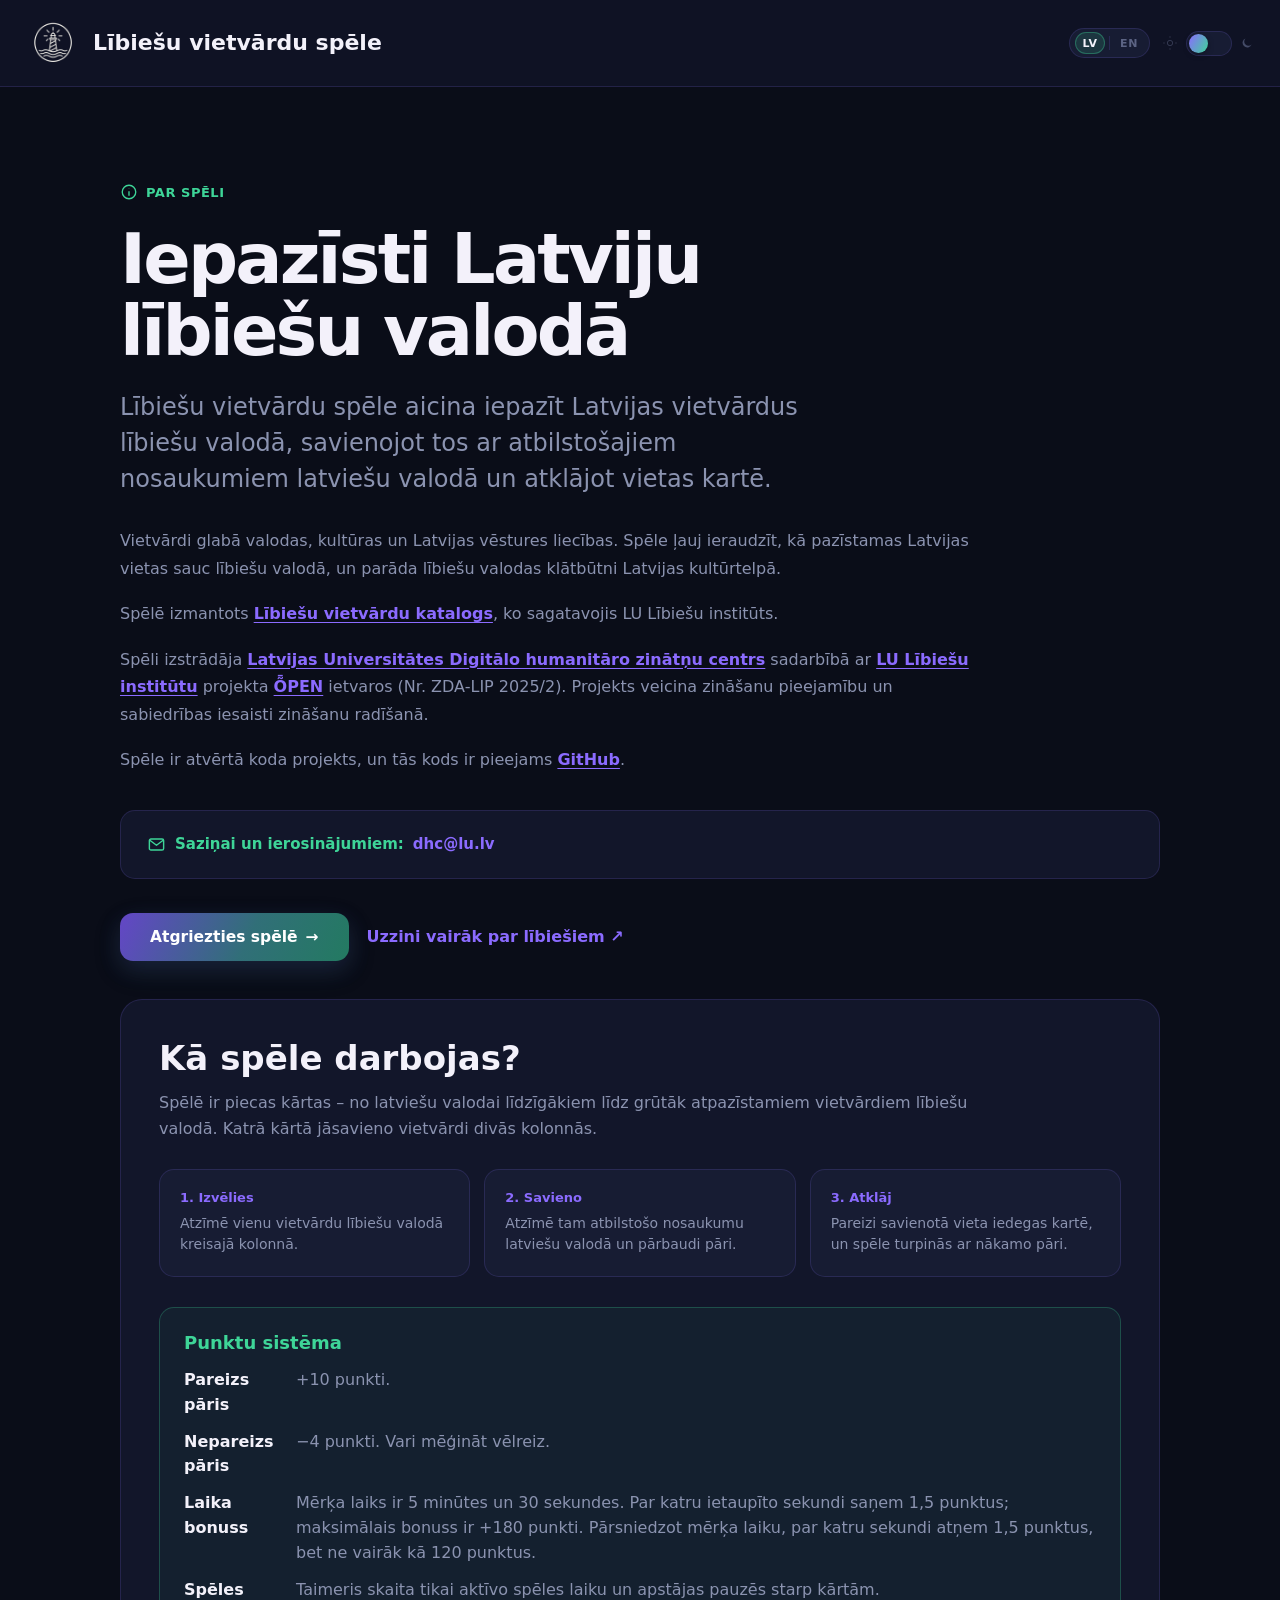
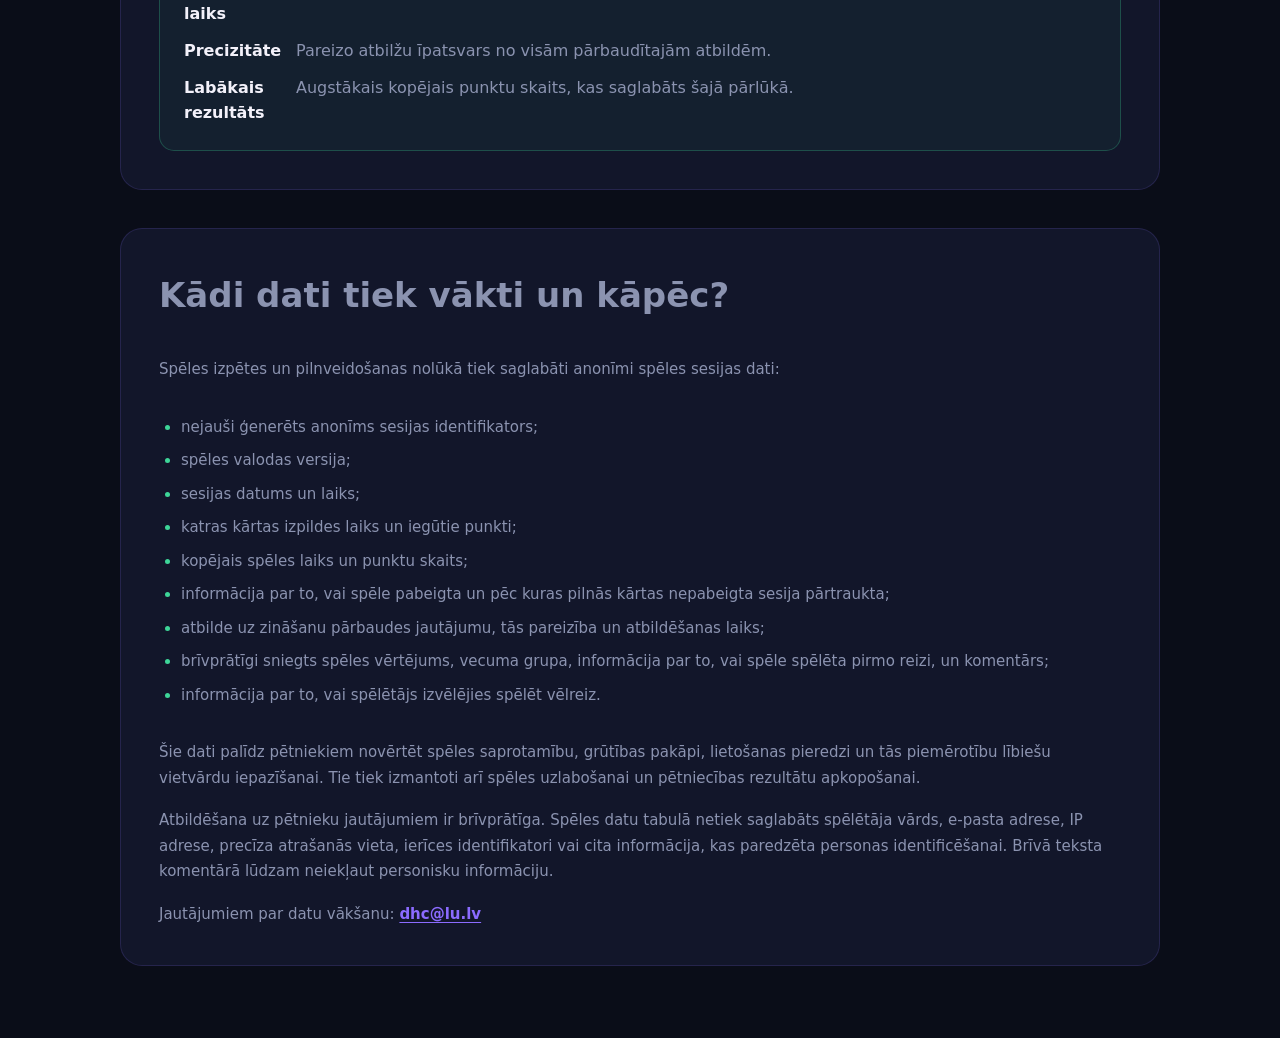
==== commit 1e64f9ba: "Add files via upload" ====
--- a/about.html
+++ b/about.html
@@ -8,10 +8,14 @@
   <link rel="stylesheet" href="style.css">
   <style>
     .about-page{min-height:100vh;background:var(--bg);color:var(--ink)}
-    .about-topbar{min-height:78px;padding:16px clamp(20px,4vw,56px);display:flex;align-items:center;justify-content:space-between;gap:20px;border-bottom:1px solid var(--border);background:var(--header)}
-    .about-brand{display:flex;align-items:center;gap:13px;color:var(--ink);text-decoration:none;font-weight:800;font-size:18px}
-    .about-brand-mark{width:50px;height:50px;display:grid;place-items:center;flex:0 0 auto}
-    .about-brand-mark img{display:block;width:100%;height:100%;object-fit:contain}
+    .about-topbar{min-height:87px;padding:16px 26px;display:flex;align-items:center;justify-content:space-between;gap:16px;border-bottom:1px solid var(--border);background:var(--panel-glass);backdrop-filter:blur(14px);flex-wrap:wrap;position:relative;z-index:5}
+    .about-brand{display:flex;align-items:center;gap:13px;min-width:0;color:var(--ink);text-decoration:none;font-family:var(--font-display);font-weight:800;font-size:22px;line-height:1.15}
+    .about-brand:hover{color:var(--violet)}
+    .about-brand-mark{width:54px;height:54px;display:grid;place-items:center;flex:0 0 auto;position:relative}
+    .about-brand-mark img{display:block;width:100%;height:100%;object-fit:contain;transition:opacity .22s ease}
+    .about-brand-mark::after{content:"";position:absolute;inset:0;opacity:0;pointer-events:none;background:var(--green);-webkit-mask:url("assets/logo-dark.png") center/contain no-repeat;mask:url("assets/logo-dark.png") center/contain no-repeat;transition:opacity .22s ease}
+    .about-brand-mark:hover img{opacity:0}
+    .about-brand-mark:hover::after{opacity:1}
     .about-brand-mark .logo-light{display:none}
     html[data-theme="light"] .about-brand-mark .logo-dark{display:none}
     html[data-theme="light"] .about-brand-mark .logo-light{display:block}
@@ -49,7 +53,7 @@
     .about-more{color:var(--violet);font-weight:700;text-decoration:none}
     .about-more:hover{color:var(--green)}
     @media(max-width:760px){.about-topbar{align-items:flex-start;flex-wrap:wrap}.about-controls{width:100%;justify-content:flex-end}.about-main{padding-top:42px}.about-title{font-size:42px}.about-side{padding:22px}.how-grid{grid-template-columns:1fr}.score-list li{grid-template-columns:1fr;gap:3px}}
-    @media(max-width:430px){.about-brand{font-size:15px}.about-brand-mark{width:44px;height:44px}.about-main{width:min(100% - 28px,1040px)}}
+    @media(max-width:430px){.about-topbar{padding:12px 14px}.about-brand{font-size:18px}.about-brand-mark{width:48px;height:48px}.about-main{width:min(100% - 28px,1040px)}}
   </style>
 </head>
 <body class="about-page">
--- a/style.css
+++ b/style.css
@@ -212,7 +212,17 @@
   position:absolute; inset:0; width:100%; height:100%;
   object-fit:contain;
   filter:none;
-}
+  transition:opacity .22s ease;
+}
+.logo::after{
+  content:""; position:absolute; inset:0; opacity:0; pointer-events:none;
+  background:var(--green);
+  -webkit-mask:url("assets/logo-dark.png") center/contain no-repeat;
+  mask:url("assets/logo-dark.png") center/contain no-repeat;
+  transition:opacity .22s ease;
+}
+.logo:hover .logo-img{ opacity:0; }
+.logo:hover::after{ opacity:1; }
 .logo-for-light{ display:none; }
 html[data-theme="light"] .logo-for-dark{ display:none; }
 html[data-theme="light"] .logo-for-light{ display:block; }
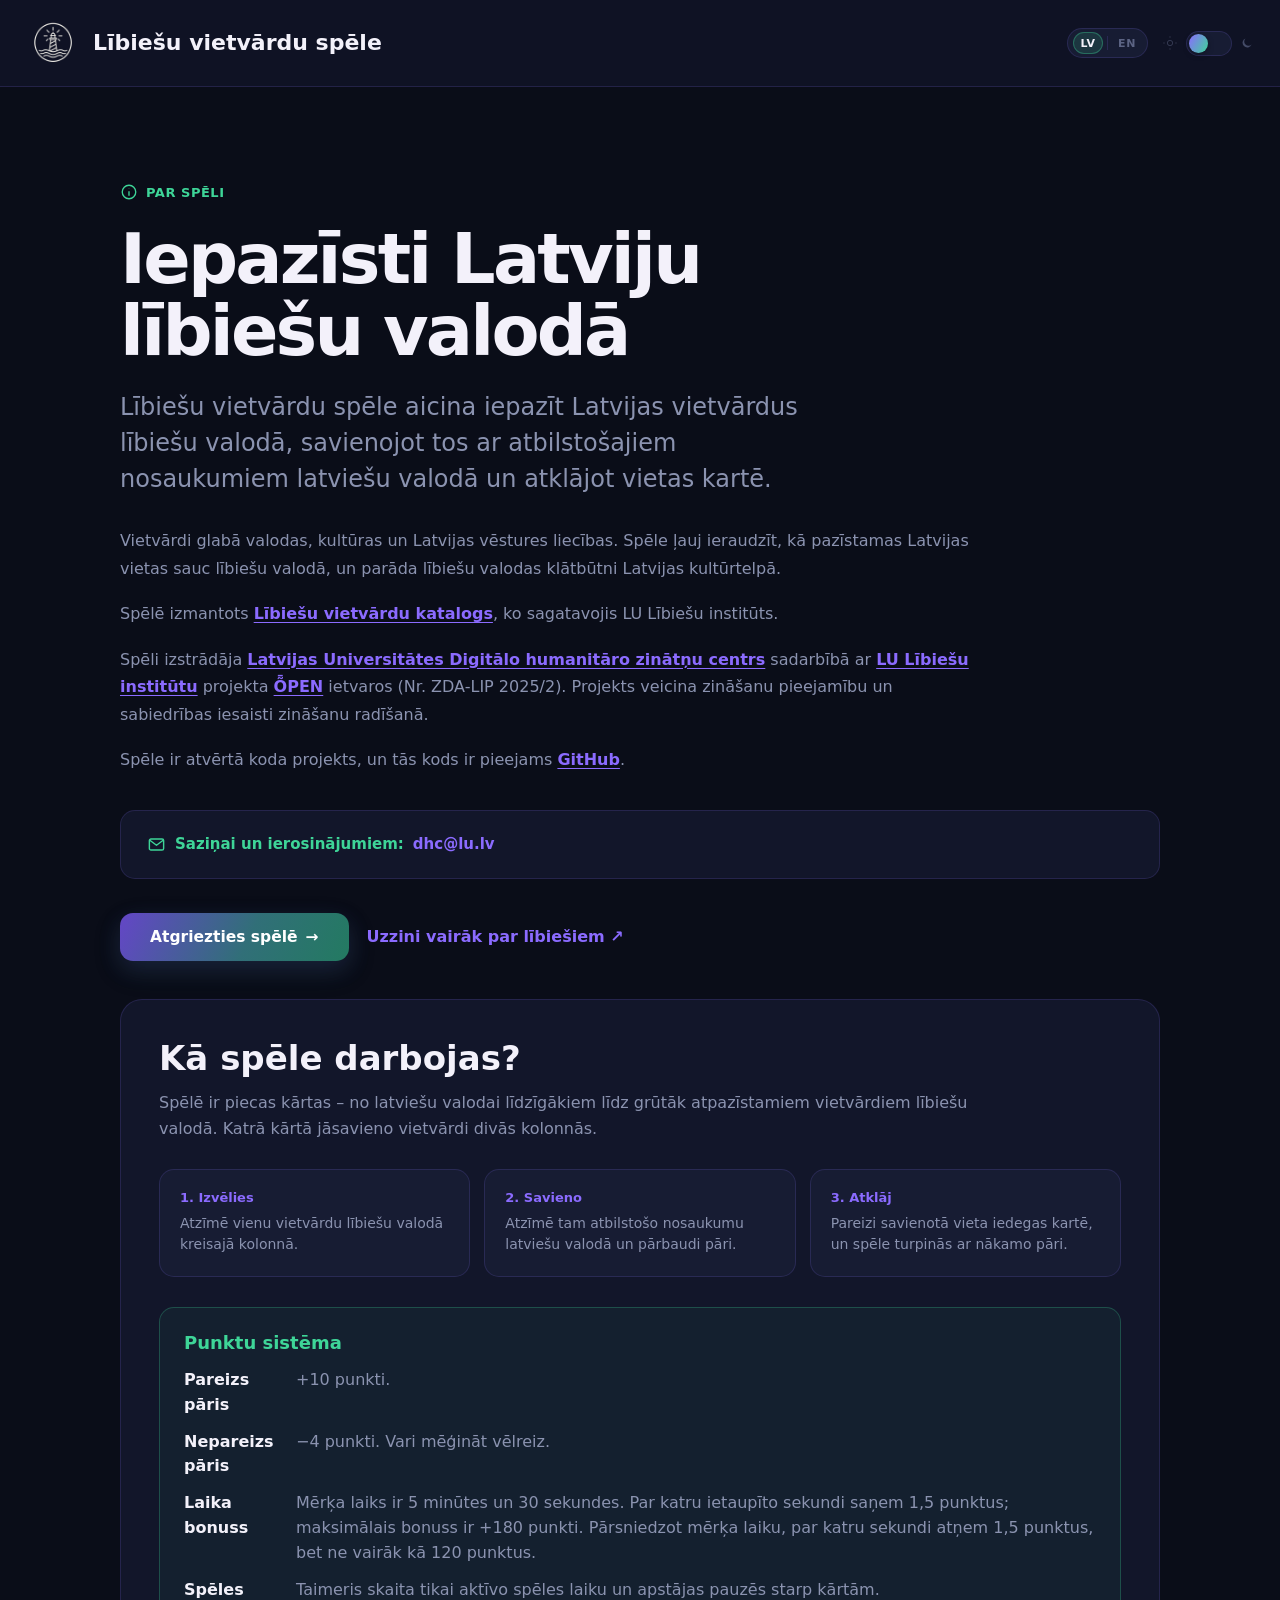
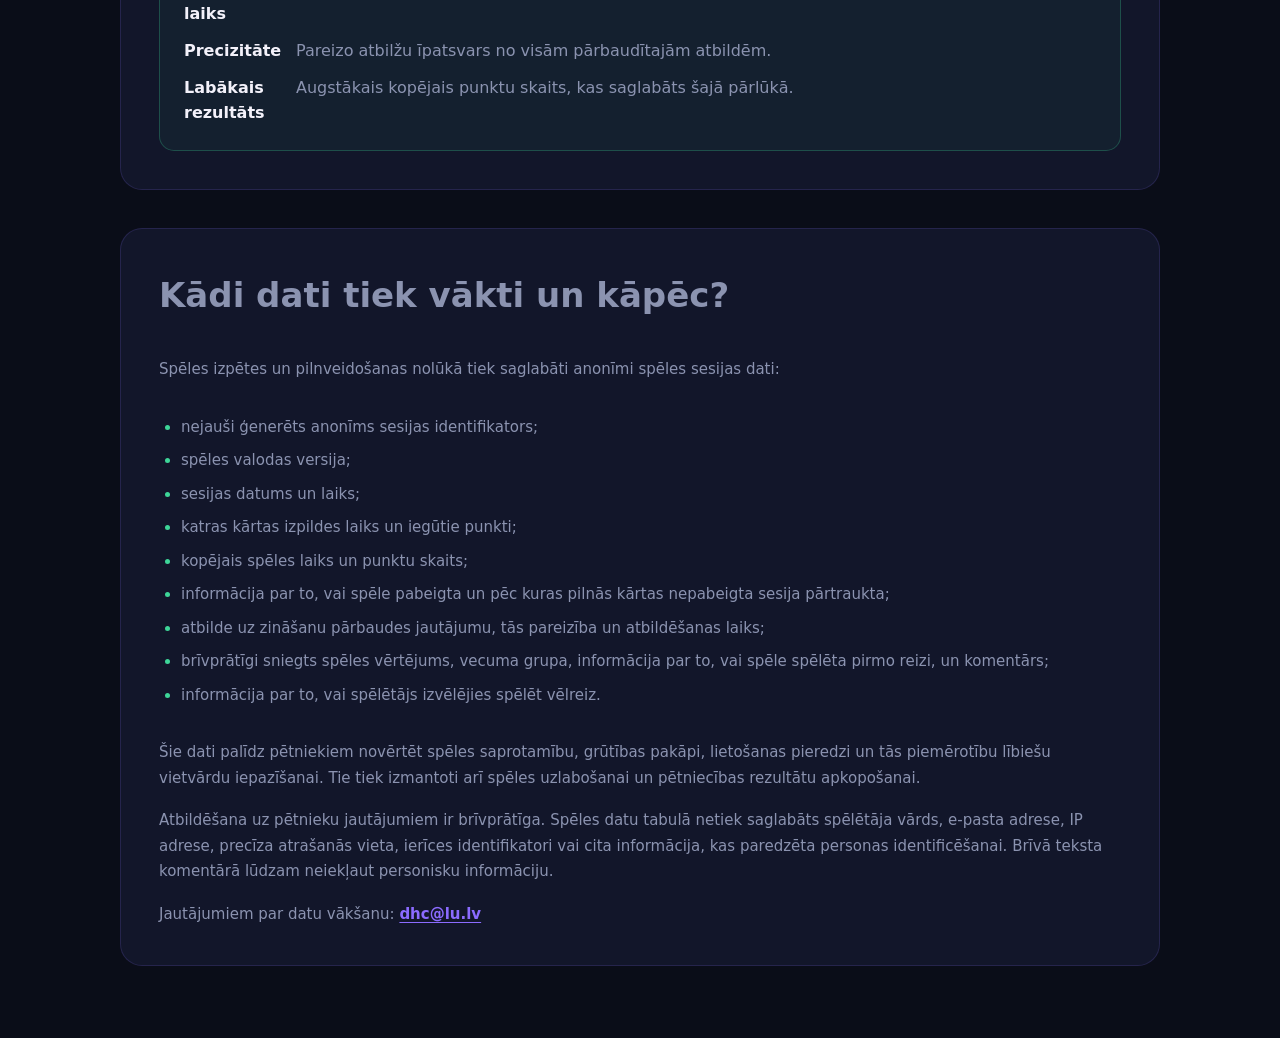
==== commit 89465c7e: "Add files via upload" ====
--- a/about.html
+++ b/about.html
@@ -8,18 +8,7 @@
   <link rel="stylesheet" href="style.css">
   <style>
     .about-page{min-height:100vh;background:var(--bg);color:var(--ink)}
-    .about-topbar{min-height:87px;padding:16px 26px;display:flex;align-items:center;justify-content:space-between;gap:16px;border-bottom:1px solid var(--border);background:var(--panel-glass);backdrop-filter:blur(14px);flex-wrap:wrap;position:relative;z-index:5}
-    .about-brand{display:flex;align-items:center;gap:13px;min-width:0;color:var(--ink);text-decoration:none;font-family:var(--font-display);font-weight:800;font-size:22px;line-height:1.15}
-    .about-brand:hover{color:var(--violet)}
-    .about-brand-mark{width:54px;height:54px;display:grid;place-items:center;flex:0 0 auto;position:relative}
-    .about-brand-mark img{display:block;width:100%;height:100%;object-fit:contain;transition:opacity .22s ease}
-    .about-brand-mark::after{content:"";position:absolute;inset:0;opacity:0;pointer-events:none;background:var(--green);-webkit-mask:url("assets/logo-dark.png") center/contain no-repeat;mask:url("assets/logo-dark.png") center/contain no-repeat;transition:opacity .22s ease}
-    .about-brand-mark:hover img{opacity:0}
-    .about-brand-mark:hover::after{opacity:1}
-    .about-brand-mark .logo-light{display:none}
-    html[data-theme="light"] .about-brand-mark .logo-dark{display:none}
-    html[data-theme="light"] .about-brand-mark .logo-light{display:block}
-    .about-controls{display:flex;align-items:center;gap:12px}
+    .about-brand{color:var(--ink);text-decoration:none}
     .about-main{width:min(1040px,calc(100% - 40px));margin:0 auto;padding:clamp(42px,8vw,96px) 0 72px;display:grid;gap:38px}
     .about-kicker{display:inline-flex;align-items:center;gap:8px;color:var(--green);font-weight:750;font-size:13px;letter-spacing:.04em;text-transform:uppercase}
     .about-title{font-size:clamp(40px,6vw,70px);line-height:1.03;letter-spacing:-.04em;margin:18px 0 22px;max-width:760px}
@@ -52,20 +41,22 @@
     .about-back:hover{background:linear-gradient(115deg,#7253d2 0%,#377d82 56%,#288b6e 100%);filter:none;box-shadow:0 12px 32px rgba(30,133,99,.24),0 9px 26px rgba(105,75,204,.22)}
     .about-more{color:var(--violet);font-weight:700;text-decoration:none}
     .about-more:hover{color:var(--green)}
-    @media(max-width:760px){.about-topbar{align-items:flex-start;flex-wrap:wrap}.about-controls{width:100%;justify-content:flex-end}.about-main{padding-top:42px}.about-title{font-size:42px}.about-side{padding:22px}.how-grid{grid-template-columns:1fr}.score-list li{grid-template-columns:1fr;gap:3px}}
-    @media(max-width:430px){.about-topbar{padding:12px 14px}.about-brand{font-size:18px}.about-brand-mark{width:48px;height:48px}.about-main{width:min(100% - 28px,1040px)}}
+    @media(max-width:760px){.about-main{padding-top:42px}.about-title{font-size:42px}.about-side{padding:22px}.how-grid{grid-template-columns:1fr}.score-list li{grid-template-columns:1fr;gap:3px}}
+    @media(max-width:430px){.about-main{width:min(100% - 28px,1040px)}}
   </style>
 </head>
 <body class="about-page">
-<header class="about-topbar">
-  <a class="about-brand" id="brand-back" href="index.html">
-    <span class="about-brand-mark" aria-hidden="true">
-      <img class="logo-dark" src="assets/logo-dark.png" alt="">
-      <img class="logo-light" src="assets/logo-light.png" alt="">
+<header class="topbar">
+  <a class="brand about-brand" id="brand-back" href="index.html">
+    <span class="logo" aria-hidden="true">
+      <img class="logo-img logo-for-dark" src="assets/logo-dark.png" alt="">
+      <img class="logo-img logo-for-light" src="assets/logo-light.png" alt="">
     </span>
-    <span data-lv="Lībiešu vietvārdu spēle" data-en="Livonian Place Name Game">Lībiešu vietvārdu spēle</span>
+    <span class="brand-text">
+      <span class="brand-title" data-lv="Lībiešu vietvārdu spēle" data-en="Livonian Place Name Game">Lībiešu vietvārdu spēle</span>
+    </span>
   </a>
-  <div class="about-controls">
+  <div class="header-settings">
     <div class="lang-switch" role="group" aria-label="Valoda">
       <button type="button" class="lang-option" data-lang="lv">LV</button><span aria-hidden="true"></span><button type="button" class="lang-option" data-lang="en">EN</button>
     </div>
--- a/style.css
+++ b/style.css
@@ -201,7 +201,6 @@
   z-index:5;
 }
 .brand{ display:flex; align-items:center; gap:13px; min-width:0; cursor:pointer; }
-.brand:hover .brand-title{ color:var(--violet); }
 .logo{
   width:54px; height:54px; border-radius:50%;
   display:flex; align-items:center; justify-content:center;
@@ -212,17 +211,10 @@
   position:absolute; inset:0; width:100%; height:100%;
   object-fit:contain;
   filter:none;
-  transition:opacity .22s ease;
-}
-.logo::after{
-  content:""; position:absolute; inset:0; opacity:0; pointer-events:none;
-  background:var(--green);
-  -webkit-mask:url("assets/logo-dark.png") center/contain no-repeat;
-  mask:url("assets/logo-dark.png") center/contain no-repeat;
-  transition:opacity .22s ease;
-}
-.logo:hover .logo-img{ opacity:0; }
-.logo:hover::after{ opacity:1; }
+  transition:filter .22s ease;
+}
+.logo:hover .logo-img{ filter:brightness(0) saturate(100%) invert(73%) sepia(70%) saturate(473%) hue-rotate(101deg) brightness(92%) contrast(88%); }
+html[data-theme="light"] .logo:hover .logo-img{ filter:brightness(0) saturate(100%) invert(49%) sepia(83%) saturate(451%) hue-rotate(104deg) brightness(91%) contrast(88%); }
 .logo-for-light{ display:none; }
 html[data-theme="light"] .logo-for-dark{ display:none; }
 html[data-theme="light"] .logo-for-light{ display:block; }
